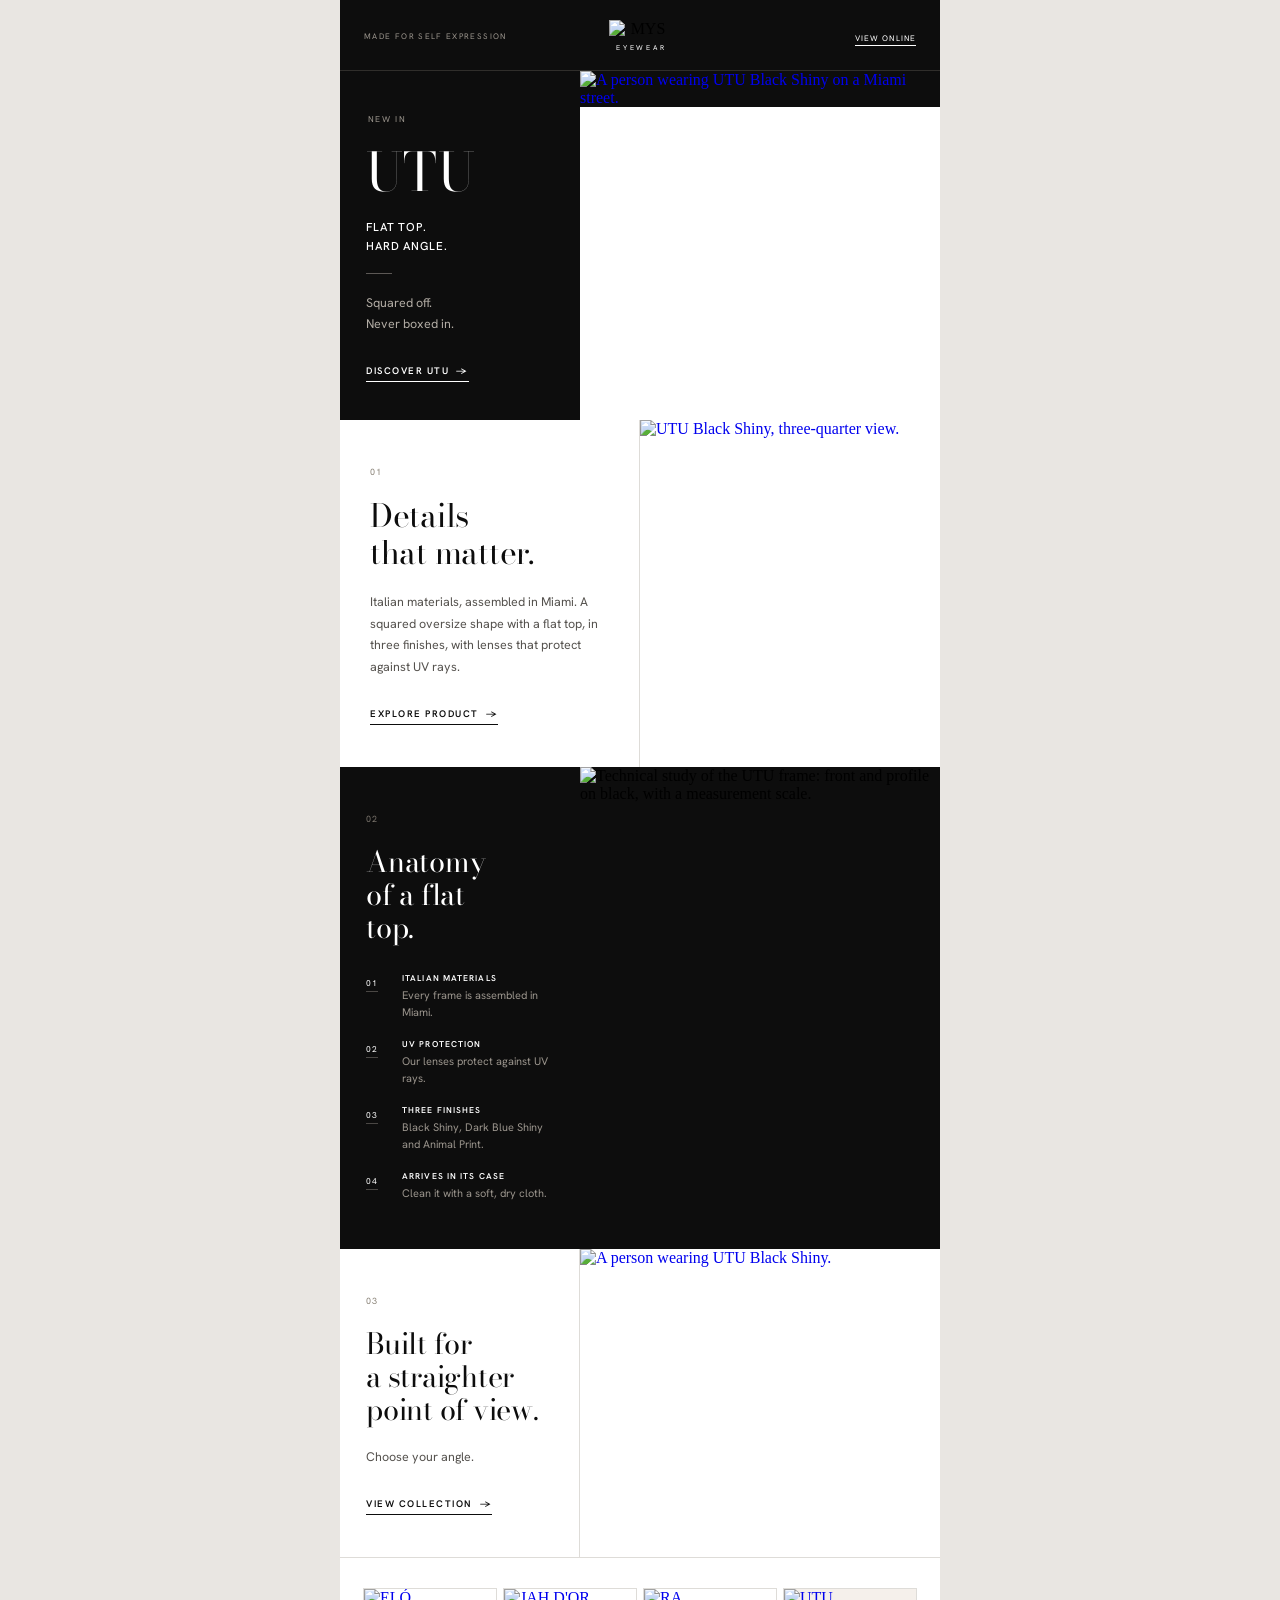
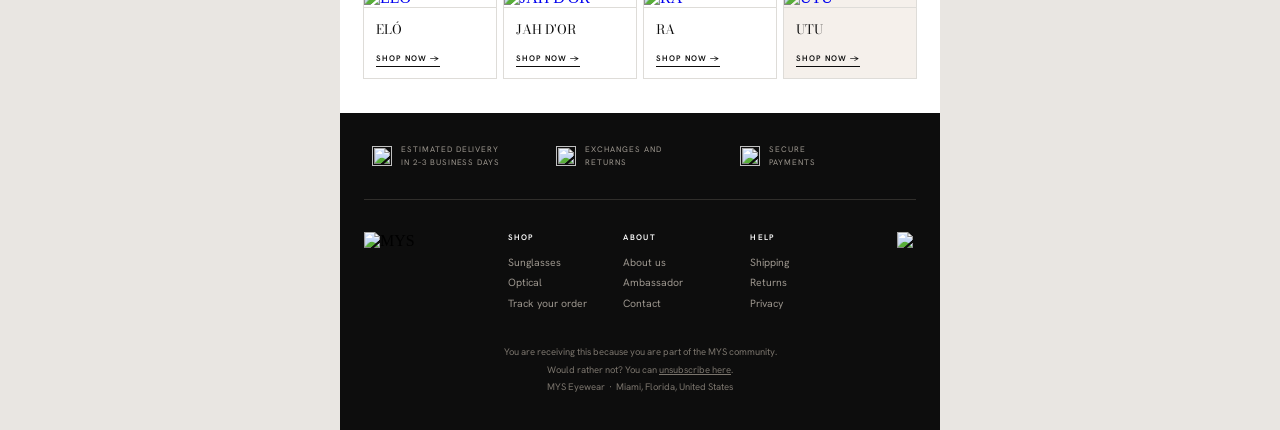
==== emails/4_UTU_launch.html @ 22f38edb "Add UTU and JAH D'OR launch emails Same table-based Klaviyo system as the ELÓ/story/RA emails: masth" ====
<!DOCTYPE html>
<html lang="en" xmlns:v="urn:schemas-microsoft-com:vml" xmlns:o="urn:schemas-microsoft-com:office:office">
<head>
<meta charset="utf-8">
<meta name="viewport" content="width=device-width,initial-scale=1">
<meta name="x-apple-disable-message-reformatting">
<meta name="color-scheme" content="light">
<meta name="supported-color-schemes" content="light">
<title>UTU — MYS</title>
<!--[if mso]><xml><o:OfficeDocumentSettings><o:PixelsPerInch>96</o:PixelsPerInch></o:OfficeDocumentSettings></xml><![endif]-->
<link rel="stylesheet" href="https://fonts.googleapis.com/css2?family=Bodoni+Moda:ital,opsz,wght@0,6..96,400;0,6..96,500;1,6..96,400&family=Hanken+Grotesk:wght@400;500;600&display=swap">
<style>
  /* Bodoni 72 and Didot ship with macOS/iOS: Apple Mail renders the brand face with no download. */
  body,table,td,a{-webkit-text-size-adjust:100%;-ms-text-size-adjust:100%}
  table,td{mso-table-lspace:0;mso-table-rspace:0}
  img{-ms-interpolation-mode:bicubic;border:0;outline:none;text-decoration:none;display:block}
  body{margin:0;padding:0;width:100%!important;background:#E9E6E2}
  @media only screen and (max-width:620px){
    .wrap{width:100%!important}
    .stack{display:block!important;width:100%!important;max-width:100%!important}
    .stack-img img{width:100%!important;max-width:100%!important;height:auto!important}
    .px{padding:34px 28px!important}
    .utu{font-size:56px!important}
    .h{font-size:30px!important}
    .card{width:50%!important}
    .fcol{display:block!important;width:100%!important;padding:0 0 24px!important}
  }
</style>
</head>
<body style="margin:0;padding:0;background:#E9E6E2;">
<div style="display:none;font-size:1px;color:#E9E6E2;line-height:1px;max-height:0;max-width:0;opacity:0;overflow:hidden;">Flat top, hard angle. UTU is online. &#8203;&#847; &#8203;&#847; &#8203;&#847; &#8203;&#847; &#8203;&#847; &#8203;&#847; &#8203;&#847; &#8203;&#847;</div>

<table role="presentation" width="100%" cellpadding="0" cellspacing="0" border="0" style="background:#E9E6E2;">
<tr><td align="center" style="padding:0;">
<table role="presentation" class="wrap" width="600" cellpadding="0" cellspacing="0" border="0" style="width:600px;max-width:600px;background:#FFFFFF;">

  <!-- ── masthead · black ─────────────────────────────────── -->
  <tr><td bgcolor="#0D0D0D" style="padding:20px 24px 18px;background:#0D0D0D;border-bottom:1px solid #302E2B;">
    <table role="presentation" width="100%" cellpadding="0" cellspacing="0" border="0"><tr>
      <td width="33%" align="left" valign="middle" style="font-family:'Hanken Grotesk','Helvetica Neue',Helvetica,Arial,sans-serif;font-size:8px;letter-spacing:.17em;color:#9A948C;text-transform:uppercase;">Made for self expression</td>
      <td width="34%" align="center" valign="middle">
        <img src="https://cdn.shopify.com/s/files/1/0605/9596/1994/files/logo_white.png" width="62" alt="MYS" style="width:62px;height:auto;margin:0 auto 5px;">
        <div style="font-family:'Hanken Grotesk','Helvetica Neue',Helvetica,Arial,sans-serif;font-size:7px;letter-spacing:.42em;text-indent:.42em;color:#FFFFFF;text-transform:uppercase;">Eyewear</div>
      </td>
      <td width="33%" align="right" valign="middle"><a href="https://myseyewear.com/collections/utu-1" style="font-family:'Hanken Grotesk','Helvetica Neue',Helvetica,Arial,sans-serif;font-size:8px;letter-spacing:.14em;color:#FFFFFF;text-transform:uppercase;text-decoration:none;border-bottom:1px solid #FFFFFF;padding-bottom:2px;">View online</a></td>
    </tr></table>
  </td></tr>

  <!-- ── hero · black panel + photograph ─────────────────── -->
  <tr><td style="padding:0;">
    <table role="presentation" width="100%" cellpadding="0" cellspacing="0" border="0"><tr>
      <td class="stack px" width="240" valign="middle" bgcolor="#0D0D0D" style="width:240px;background:#0D0D0D;padding:42px 26px;">
        <p style="margin:0 0 22px;font-family:'Hanken Grotesk','Helvetica Neue',Helvetica,Arial,sans-serif;font-size:8.5px;letter-spacing:.2em;text-indent:.2em;color:#9A948C;text-transform:uppercase;">New in</p>
        <p class="utu" style="margin:0 0 20px;font-family:'Bodoni 72','Bodoni Moda',Didot,'Bodoni MT',Georgia,serif;font-size:53px;line-height:.96;letter-spacing:.008em;color:#FFFFFF;">UTU</p>
        <p style="margin:0 0 18px;font-family:'Hanken Grotesk','Helvetica Neue',Helvetica,Arial,sans-serif;font-size:11.5px;font-weight:500;line-height:1.62;letter-spacing:.075em;color:#FFFFFF;text-transform:uppercase;">Flat top.<br>Hard angle.</p>
        <table role="presentation" cellpadding="0" cellspacing="0" border="0" style="margin:0 0 18px;"><tr><td width="26" height="1" style="width:26px;height:1px;line-height:1px;font-size:0;background:#5C5855;">&nbsp;</td></tr></table>
        <p style="margin:0 0 26px;font-family:'Hanken Grotesk','Helvetica Neue',Helvetica,Arial,sans-serif;font-size:12.5px;line-height:1.68;color:#B3ADA5;">Squared off.<br>Never boxed in.</p>
        <a href="https://myseyewear.com/collections/utu-1" style="font-family:'Hanken Grotesk','Helvetica Neue',Helvetica,Arial,sans-serif;font-size:9.5px;font-weight:600;letter-spacing:.16em;color:#FFFFFF;text-transform:uppercase;text-decoration:none;border-bottom:1px solid #FFFFFF;padding-bottom:4px;">Discover UTU &nbsp;&rarr;</a>
      </td>
      <td class="stack stack-img" width="360" valign="top" style="width:360px;padding:0;">
        <a href="https://myseyewear.com/collections/utu-1" style="text-decoration:none;"><img src="https://cdn.shopify.com/s/files/1/0605/9596/1994/files/u_hero.jpg" width="360" alt="A person wearing UTU Black Shiny on a Miami street." style="width:360px;max-width:360px;height:auto;display:block;background:#0D0D0D;"></a>
      </td>
    </tr></table>
  </td></tr>

  <!-- ── 01 · details · white ────────────────────────────── -->
  <tr><td style="padding:0;">
    <table role="presentation" width="100%" cellpadding="0" cellspacing="0" border="0"><tr>
      <td class="stack px" width="300" valign="middle" bgcolor="#FFFFFF" style="width:300px;background:#FFFFFF;padding:46px 30px;">
        <p style="margin:0 0 20px;font-family:'Hanken Grotesk','Helvetica Neue',Helvetica,Arial,sans-serif;font-size:9px;letter-spacing:.16em;color:#8A8378;">01</p>
        <p class="h" style="margin:0 0 20px;font-family:'Bodoni 72','Bodoni Moda',Didot,Georgia,serif;font-size:32px;line-height:1.14;letter-spacing:-.008em;color:#0D0D0D;">Details<br>that matter.</p>
        <p style="margin:0 0 26px;font-family:'Hanken Grotesk','Helvetica Neue',Helvetica,Arial,sans-serif;font-size:12.5px;line-height:1.72;color:#55524E;">Italian materials, assembled in Miami. A squared oversize shape with a flat top, in three finishes, with lenses that protect against UV rays.</p>
        <a href="https://myseyewear.com/collections/utu-1" style="font-family:'Hanken Grotesk','Helvetica Neue',Helvetica,Arial,sans-serif;font-size:9.5px;font-weight:600;letter-spacing:.16em;color:#0D0D0D;text-transform:uppercase;text-decoration:none;border-bottom:1px solid #0D0D0D;padding-bottom:4px;">Explore product &nbsp;&rarr;</a>
      </td>
      <td class="stack stack-img" width="300" valign="top" bgcolor="#FFFFFF" style="width:300px;padding:0;background:#FFFFFF;border-left:1px solid #DEDCD8;">
        <a href="https://myseyewear.com/collections/utu-1" style="text-decoration:none;"><img src="https://cdn.shopify.com/s/files/1/0605/9596/1994/files/u_detail.jpg" width="300" alt="UTU Black Shiny, three-quarter view." style="width:300px;max-width:300px;height:auto;display:block;background:#FFFFFF;"></a>
      </td>
    </tr></table>
  </td></tr>

  <!-- ── 02 · anatomy · full black band ──────────────────── -->
  <tr><td style="padding:0;">
    <table role="presentation" width="100%" cellpadding="0" cellspacing="0" border="0"><tr>
      <td class="stack px" width="240" valign="top" bgcolor="#0D0D0D" style="width:240px;background:#0D0D0D;padding:46px 26px;">
        <p style="margin:0 0 20px;font-family:'Hanken Grotesk','Helvetica Neue',Helvetica,Arial,sans-serif;font-size:9px;letter-spacing:.16em;color:#7A746C;">02</p>
        <p class="h" style="margin:0 0 28px;font-family:'Bodoni 72','Bodoni Moda',Didot,Georgia,serif;font-size:29px;line-height:1.14;letter-spacing:-.008em;color:#FFFFFF;">Anatomy<br>of a flat<br>top.</p>
        <table role="presentation" width="100%" cellpadding="0" cellspacing="0" border="0">
          <tr>
            <td width="26" valign="top" style="padding:0 0 17px;"><span style="font-family:'Hanken Grotesk','Helvetica Neue',Helvetica,Arial,sans-serif;font-size:8.5px;letter-spacing:.1em;color:#FFFFFF;border-bottom:1px solid #4A4744;padding-bottom:2px;">01</span></td>
            <td valign="top" style="padding:0 0 17px 10px;">
              <p style="margin:0 0 3px;font-family:'Hanken Grotesk','Helvetica Neue',Helvetica,Arial,sans-serif;font-size:8.5px;font-weight:600;letter-spacing:.13em;color:#FFFFFF;text-transform:uppercase;">Italian materials</p>
              <p style="margin:0;font-family:'Hanken Grotesk','Helvetica Neue',Helvetica,Arial,sans-serif;font-size:11px;line-height:1.55;color:#9A948C;">Every frame is assembled in Miami.</p>
            </td>
          </tr>
          <tr>
            <td width="26" valign="top" style="padding:0 0 17px;"><span style="font-family:'Hanken Grotesk','Helvetica Neue',Helvetica,Arial,sans-serif;font-size:8.5px;letter-spacing:.1em;color:#FFFFFF;border-bottom:1px solid #4A4744;padding-bottom:2px;">02</span></td>
            <td valign="top" style="padding:0 0 17px 10px;">
              <p style="margin:0 0 3px;font-family:'Hanken Grotesk','Helvetica Neue',Helvetica,Arial,sans-serif;font-size:8.5px;font-weight:600;letter-spacing:.13em;color:#FFFFFF;text-transform:uppercase;">UV protection</p>
              <p style="margin:0;font-family:'Hanken Grotesk','Helvetica Neue',Helvetica,Arial,sans-serif;font-size:11px;line-height:1.55;color:#9A948C;">Our lenses protect against UV rays.</p>
            </td>
          </tr>
          <tr>
            <td width="26" valign="top" style="padding:0 0 17px;"><span style="font-family:'Hanken Grotesk','Helvetica Neue',Helvetica,Arial,sans-serif;font-size:8.5px;letter-spacing:.1em;color:#FFFFFF;border-bottom:1px solid #4A4744;padding-bottom:2px;">03</span></td>
            <td valign="top" style="padding:0 0 17px 10px;">
              <p style="margin:0 0 3px;font-family:'Hanken Grotesk','Helvetica Neue',Helvetica,Arial,sans-serif;font-size:8.5px;font-weight:600;letter-spacing:.13em;color:#FFFFFF;text-transform:uppercase;">Three finishes</p>
              <p style="margin:0;font-family:'Hanken Grotesk','Helvetica Neue',Helvetica,Arial,sans-serif;font-size:11px;line-height:1.55;color:#9A948C;">Black Shiny, Dark Blue Shiny and Animal Print.</p>
            </td>
          </tr>
          <tr>
            <td width="26" valign="top"><span style="font-family:'Hanken Grotesk','Helvetica Neue',Helvetica,Arial,sans-serif;font-size:8.5px;letter-spacing:.1em;color:#FFFFFF;border-bottom:1px solid #4A4744;padding-bottom:2px;">04</span></td>
            <td valign="top" style="padding:0 0 0 10px;">
              <p style="margin:0 0 3px;font-family:'Hanken Grotesk','Helvetica Neue',Helvetica,Arial,sans-serif;font-size:8.5px;font-weight:600;letter-spacing:.13em;color:#FFFFFF;text-transform:uppercase;">Arrives in its case</p>
              <p style="margin:0;font-family:'Hanken Grotesk','Helvetica Neue',Helvetica,Arial,sans-serif;font-size:11px;line-height:1.55;color:#9A948C;">Clean it with a soft, dry cloth.</p>
            </td>
          </tr>
        </table>
      </td>
      <td class="stack stack-img" width="360" valign="top" bgcolor="#0D0D0D" style="width:360px;padding:0;background:#0D0D0D;">
        <img src="https://cdn.shopify.com/s/files/1/0605/9596/1994/files/u_tech.jpg" width="360" alt="Technical study of the UTU frame: front and profile on black, with a measurement scale." style="width:360px;max-width:360px;height:auto;display:block;background:#0D0D0D;">
      </td>
    </tr></table>
  </td></tr>

  <!-- ── 03 · perspective · white ────────────────────────── -->
  <tr><td style="padding:0;">
    <table role="presentation" width="100%" cellpadding="0" cellspacing="0" border="0"><tr>
      <td class="stack px" width="240" valign="middle" bgcolor="#FFFFFF" style="width:240px;background:#FFFFFF;padding:46px 26px;">
        <p style="margin:0 0 20px;font-family:'Hanken Grotesk','Helvetica Neue',Helvetica,Arial,sans-serif;font-size:9px;letter-spacing:.16em;color:#8A8378;">03</p>
        <p class="h" style="margin:0 0 20px;font-family:'Bodoni 72','Bodoni Moda',Didot,Georgia,serif;font-size:29px;line-height:1.14;letter-spacing:-.008em;color:#0D0D0D;">Built for<br>a straighter<br>point of view.</p>
        <p style="margin:0 0 26px;font-family:'Hanken Grotesk','Helvetica Neue',Helvetica,Arial,sans-serif;font-size:12.5px;line-height:1.72;color:#55524E;">Choose your angle.</p>
        <a href="https://myseyewear.com/pages/sunglasses-collection" style="font-family:'Hanken Grotesk','Helvetica Neue',Helvetica,Arial,sans-serif;font-size:9.5px;font-weight:600;letter-spacing:.16em;color:#0D0D0D;text-transform:uppercase;text-decoration:none;border-bottom:1px solid #0D0D0D;padding-bottom:4px;">View collection &nbsp;&rarr;</a>
      </td>
      <td class="stack stack-img" width="360" valign="top" bgcolor="#FFFFFF" style="width:360px;padding:0;background:#FFFFFF;border-left:1px solid #DEDCD8;">
        <a href="https://myseyewear.com/pages/sunglasses-collection" style="text-decoration:none;"><img src="https://cdn.shopify.com/s/files/1/0605/9596/1994/files/u_person.jpg" width="360" alt="A person wearing UTU Black Shiny." style="width:360px;max-width:360px;height:auto;display:block;background:#FFFFFF;"></a>
      </td>
    </tr></table>
  </td></tr>

  <!-- ── the four models · white ─────────────────────────── -->
  <tr><td bgcolor="#FFFFFF" style="padding:30px 20px 34px;background:#FFFFFF;border-top:1px solid #DEDCD8;">
    <table role="presentation" width="100%" cellpadding="0" cellspacing="0" border="0"><tr>
      <td class="card" width="25%" valign="top" style="padding:0 3px;">
        <table role="presentation" width="100%" cellpadding="0" cellspacing="0" border="0" style="border:1px solid #DEDCD8;"><tr><td style="padding:0;">
          <a href="https://myseyewear.com/collections/elo-1" style="text-decoration:none;"><img src="https://cdn.shopify.com/s/files/1/0605/9596/1994/files/g_elo.jpg" width="132" alt="ELÓ" style="width:100%;max-width:132px;height:auto;display:block;"></a>
          <div style="padding:11px 12px 13px;border-top:1px solid #DEDCD8;">
            <p style="margin:0 0 8px;font-family:'Bodoni 72','Bodoni Moda',Didot,Georgia,serif;font-size:13px;color:#0D0D0D;">ELÓ</p>
            <a href="https://myseyewear.com/collections/elo-1" style="font-family:'Hanken Grotesk','Helvetica Neue',Helvetica,Arial,sans-serif;font-size:8px;font-weight:600;letter-spacing:.14em;color:#0D0D0D;text-transform:uppercase;text-decoration:none;border-bottom:1px solid #0D0D0D;padding-bottom:3px;">Shop now &rarr;</a>
          </div>
        </td></tr></table>
      </td>
      <td class="card" width="25%" valign="top" style="padding:0 3px;">
        <table role="presentation" width="100%" cellpadding="0" cellspacing="0" border="0" style="border:1px solid #DEDCD8;"><tr><td style="padding:0;">
          <a href="https://myseyewear.com/collections/jah-dor" style="text-decoration:none;"><img src="https://cdn.shopify.com/s/files/1/0605/9596/1994/files/g_jahdor.jpg" width="132" alt="JAH D'OR" style="width:100%;max-width:132px;height:auto;display:block;"></a>
          <div style="padding:11px 12px 13px;border-top:1px solid #DEDCD8;">
            <p style="margin:0 0 8px;font-family:'Bodoni 72','Bodoni Moda',Didot,Georgia,serif;font-size:13px;color:#0D0D0D;">JAH D'OR</p>
            <a href="https://myseyewear.com/collections/jah-dor" style="font-family:'Hanken Grotesk','Helvetica Neue',Helvetica,Arial,sans-serif;font-size:8px;font-weight:600;letter-spacing:.14em;color:#0D0D0D;text-transform:uppercase;text-decoration:none;border-bottom:1px solid #0D0D0D;padding-bottom:3px;">Shop now &rarr;</a>
          </div>
        </td></tr></table>
      </td>
      <td class="card" width="25%" valign="top" style="padding:0 3px;">
        <table role="presentation" width="100%" cellpadding="0" cellspacing="0" border="0" style="border:1px solid #DEDCD8;"><tr><td style="padding:0;">
          <a href="https://myseyewear.com/collections/ra-1" style="text-decoration:none;"><img src="https://cdn.shopify.com/s/files/1/0605/9596/1994/files/g_ra.jpg" width="132" alt="RA" style="width:100%;max-width:132px;height:auto;display:block;"></a>
          <div style="padding:11px 12px 13px;border-top:1px solid #DEDCD8;">
            <p style="margin:0 0 8px;font-family:'Bodoni 72','Bodoni Moda',Didot,Georgia,serif;font-size:13px;color:#0D0D0D;">RA</p>
            <a href="https://myseyewear.com/collections/ra-1" style="font-family:'Hanken Grotesk','Helvetica Neue',Helvetica,Arial,sans-serif;font-size:8px;font-weight:600;letter-spacing:.14em;color:#0D0D0D;text-transform:uppercase;text-decoration:none;border-bottom:1px solid #0D0D0D;padding-bottom:3px;">Shop now &rarr;</a>
          </div>
        </td></tr></table>
      </td>
      <td class="card" width="25%" valign="top" style="padding:0 3px;">
        <table role="presentation" width="100%" cellpadding="0" cellspacing="0" border="0" style="border:1px solid #DEDCD8;background:#F5F0EB;"><tr><td style="padding:0;">
          <a href="https://myseyewear.com/collections/utu-1" style="text-decoration:none;"><img src="https://cdn.shopify.com/s/files/1/0605/9596/1994/files/g_utu.jpg" width="132" alt="UTU" style="width:100%;max-width:132px;height:auto;display:block;"></a>
          <div style="padding:11px 12px 13px;border-top:1px solid #DEDCD8;">
            <p style="margin:0 0 8px;font-family:'Bodoni 72','Bodoni Moda',Didot,Georgia,serif;font-size:13px;color:#0D0D0D;">UTU</p>
            <a href="https://myseyewear.com/collections/utu-1" style="font-family:'Hanken Grotesk','Helvetica Neue',Helvetica,Arial,sans-serif;font-size:8px;font-weight:600;letter-spacing:.14em;color:#0D0D0D;text-transform:uppercase;text-decoration:none;border-bottom:1px solid #0D0D0D;padding-bottom:3px;">Shop now &rarr;</a>
          </div>
        </td></tr></table>
      </td>
    </tr></table>
  </td></tr>

  <!-- ── service · black ─────────────────────────────────── -->
  <tr><td bgcolor="#0D0D0D" style="padding:24px;background:#0D0D0D;">
    <table role="presentation" width="100%" cellpadding="0" cellspacing="0" border="0"><tr>
      <td width="33.33%" valign="middle" style="padding:6px 8px;">
        <table role="presentation" cellpadding="0" cellspacing="0" border="0"><tr>
          <td valign="middle" style="padding-right:9px;"><img src="https://cdn.shopify.com/s/files/1/0605/9596/1994/files/i_ship_l.png" width="20" alt="" style="width:20px;height:20px;"></td>
          <td valign="middle" style="font-family:'Hanken Grotesk','Helvetica Neue',Helvetica,Arial,sans-serif;font-size:8px;line-height:1.6;letter-spacing:.12em;color:#9A948C;text-transform:uppercase;">Estimated delivery<br>in 2&ndash;3 business days</td>
        </tr></table>
      </td>
      <td width="33.33%" valign="middle" style="padding:6px 8px;">
        <table role="presentation" cellpadding="0" cellspacing="0" border="0"><tr>
          <td valign="middle" style="padding-right:9px;"><img src="https://cdn.shopify.com/s/files/1/0605/9596/1994/files/i_return_l.png" width="20" alt="" style="width:20px;height:20px;"></td>
          <td valign="middle" style="font-family:'Hanken Grotesk','Helvetica Neue',Helvetica,Arial,sans-serif;font-size:8px;line-height:1.6;letter-spacing:.12em;color:#9A948C;text-transform:uppercase;"><a href="https://myseyewear.com/policies/refund-policy" style="color:#9A948C;text-decoration:none;">Exchanges and<br>returns</a></td>
        </tr></table>
      </td>
      <td width="33.33%" valign="middle" style="padding:6px 8px;">
        <table role="presentation" cellpadding="0" cellspacing="0" border="0"><tr>
          <td valign="middle" style="padding-right:9px;"><img src="https://cdn.shopify.com/s/files/1/0605/9596/1994/files/i_lock_l.png" width="20" alt="" style="width:20px;height:20px;"></td>
          <td valign="middle" style="font-family:'Hanken Grotesk','Helvetica Neue',Helvetica,Arial,sans-serif;font-size:8px;line-height:1.6;letter-spacing:.12em;color:#9A948C;text-transform:uppercase;">Secure<br>payments</td>
        </tr></table>
      </td>
    </tr></table>
  </td></tr>

  <!-- ── footer · black ──────────────────────────────────── -->
  <tr><td bgcolor="#0D0D0D" style="padding:0 24px;background:#0D0D0D;"><table role="presentation" width="100%" cellpadding="0" cellspacing="0" border="0"><tr><td height="1" style="height:1px;line-height:1px;font-size:0;background:#302E2B;">&nbsp;</td></tr></table></td></tr>
  <tr><td bgcolor="#0D0D0D" style="padding:32px 24px 24px;background:#0D0D0D;">
    <table role="presentation" width="100%" cellpadding="0" cellspacing="0" border="0"><tr>
      <td class="fcol" width="26%" valign="top" style="padding-right:14px;">
        <img src="https://cdn.shopify.com/s/files/1/0605/9596/1994/files/logo_white.png" width="52" alt="MYS" style="width:52px;height:auto;">
      </td>
      <td class="fcol" width="21%" valign="top" style="padding-right:12px;">
        <p style="margin:0 0 10px;font-family:'Hanken Grotesk','Helvetica Neue',Helvetica,Arial,sans-serif;font-size:8px;font-weight:600;letter-spacing:.16em;color:#FFFFFF;text-transform:uppercase;">Shop</p>
        <p style="margin:0;font-family:'Hanken Grotesk','Helvetica Neue',Helvetica,Arial,sans-serif;font-size:10.5px;line-height:1.95;color:#9A948C;">
          <a href="https://myseyewear.com/pages/sunglasses-collection" style="color:#9A948C;text-decoration:none;">Sunglasses</a><br>
          <a href="https://myseyewear.com/pages/optical-collection" style="color:#9A948C;text-decoration:none;">Optical</a><br>
          <a href="https://myseyewear.com/pages/track-your-order" style="color:#9A948C;text-decoration:none;">Track your order</a>
        </p>
      </td>
      <td class="fcol" width="23%" valign="top" style="padding-right:12px;">
        <p style="margin:0 0 10px;font-family:'Hanken Grotesk','Helvetica Neue',Helvetica,Arial,sans-serif;font-size:8px;font-weight:600;letter-spacing:.16em;color:#FFFFFF;text-transform:uppercase;">About</p>
        <p style="margin:0;font-family:'Hanken Grotesk','Helvetica Neue',Helvetica,Arial,sans-serif;font-size:10.5px;line-height:1.95;color:#9A948C;">
          <a href="https://myseyewear.com/pages/about-mys" style="color:#9A948C;text-decoration:none;">About us</a><br>
          <a href="https://myseyewear.com/pages/mys-ambassador-program" style="color:#9A948C;text-decoration:none;">Ambassador</a><br>
          <a href="https://myseyewear.com/pages/contact" style="color:#9A948C;text-decoration:none;">Contact</a>
        </p>
      </td>
      <td class="fcol" width="18%" valign="top" style="padding-right:12px;">
        <p style="margin:0 0 10px;font-family:'Hanken Grotesk','Helvetica Neue',Helvetica,Arial,sans-serif;font-size:8px;font-weight:600;letter-spacing:.16em;color:#FFFFFF;text-transform:uppercase;">Help</p>
        <p style="margin:0;font-family:'Hanken Grotesk','Helvetica Neue',Helvetica,Arial,sans-serif;font-size:10.5px;line-height:1.95;color:#9A948C;">
          <a href="https://myseyewear.com/policies/shipping-policy" style="color:#9A948C;text-decoration:none;">Shipping</a><br>
          <a href="https://myseyewear.com/policies/refund-policy" style="color:#9A948C;text-decoration:none;">Returns</a><br>
          <a href="https://myseyewear.com/policies/privacy-policy" style="color:#9A948C;text-decoration:none;">Privacy</a>
        </p>
      </td>
      <td class="fcol" width="12%" align="right" valign="top">
        <a href="https://www.instagram.com/myseyewear/" style="text-decoration:none;"><img src="https://cdn.shopify.com/s/files/1/0605/9596/1994/files/i_ig_l.png" width="19" alt="Instagram" style="width:19px;height:19px;"></a>
      </td>
    </tr></table>
  </td></tr>
  <tr><td align="center" bgcolor="#0D0D0D" style="padding:6px 34px 34px;background:#0D0D0D;">
    <p style="margin:0;font-family:'Hanken Grotesk','Helvetica Neue',Helvetica,Arial,sans-serif;font-size:9.5px;line-height:1.85;color:#7A746C;">
      You are receiving this because you are part of the MYS community.<br>
      Would rather not? You can <a href="{% unsubscribe %}" style="color:#7A746C;text-decoration:underline;">unsubscribe here</a>.<br>
      MYS Eyewear &nbsp;·&nbsp; Miami, Florida, United States
    </p>
  </td></tr>

</table>
</td></tr>
</table>
</body>
</html>
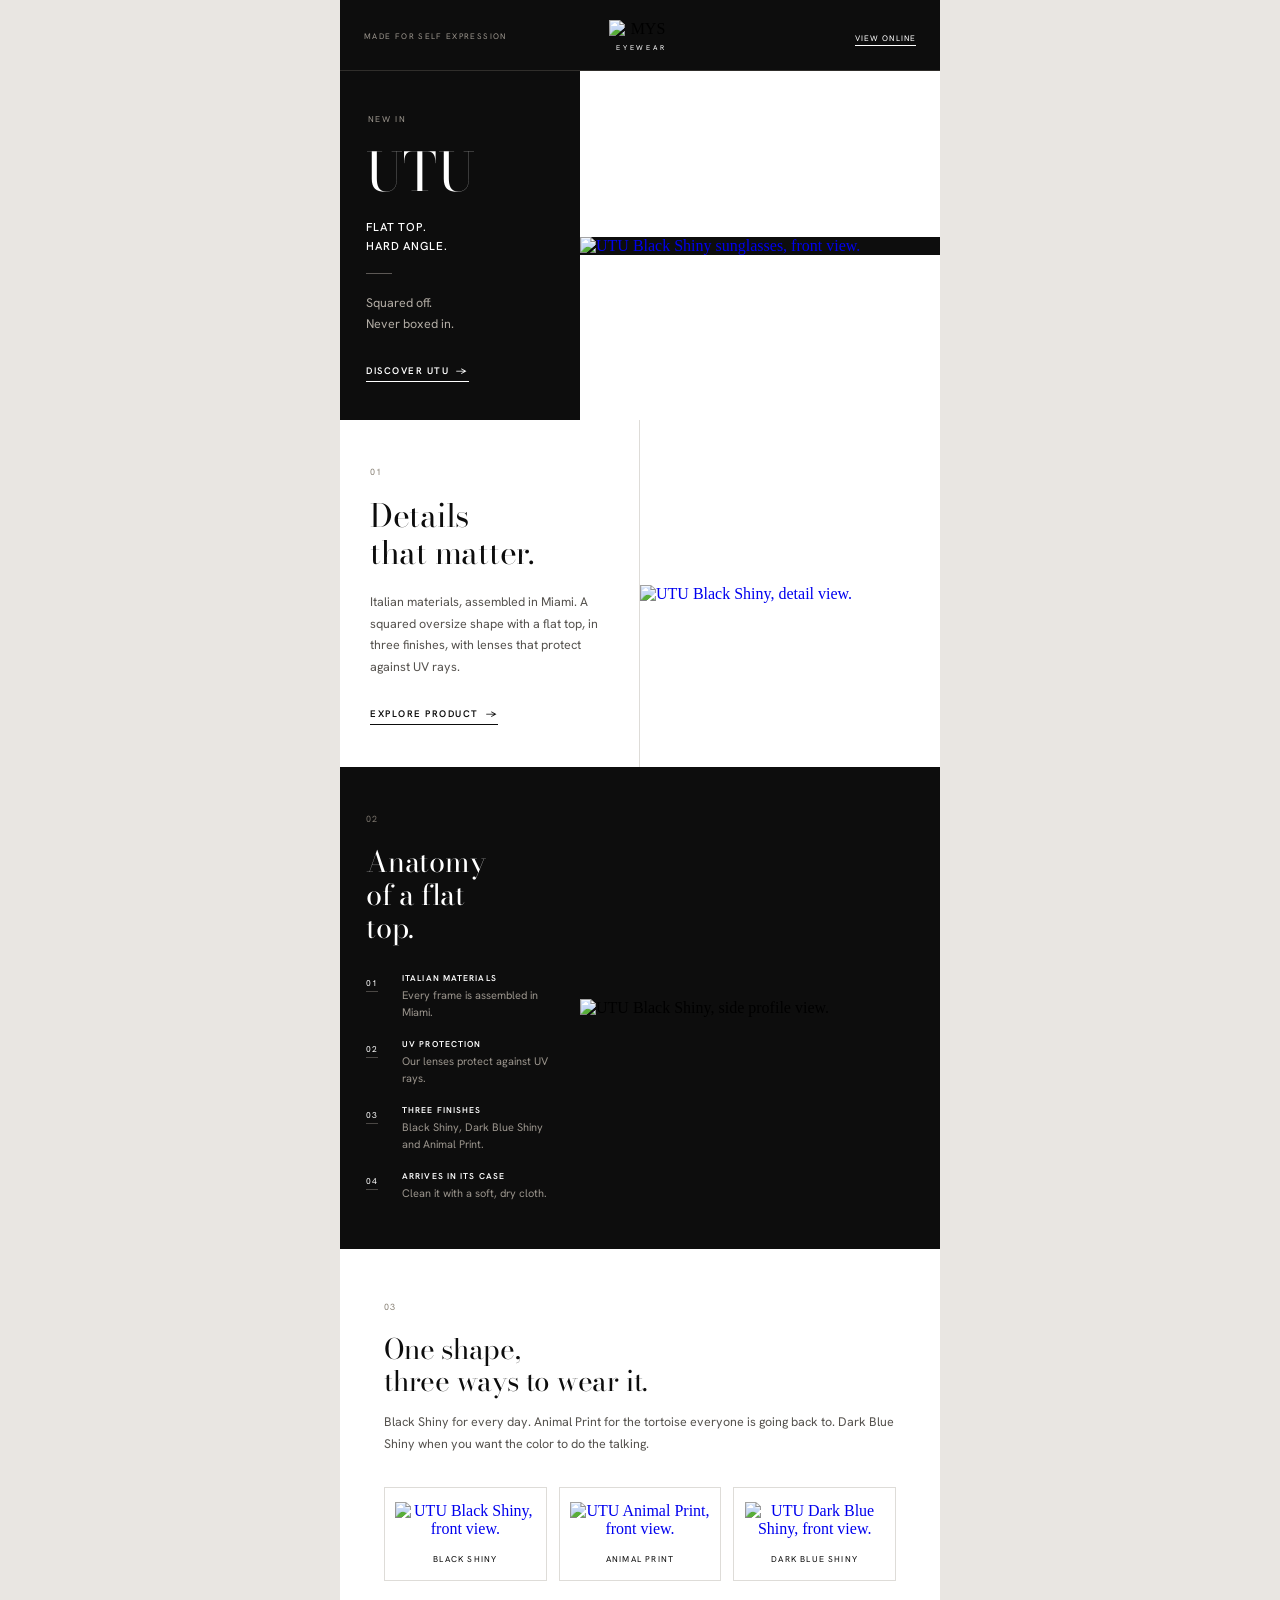
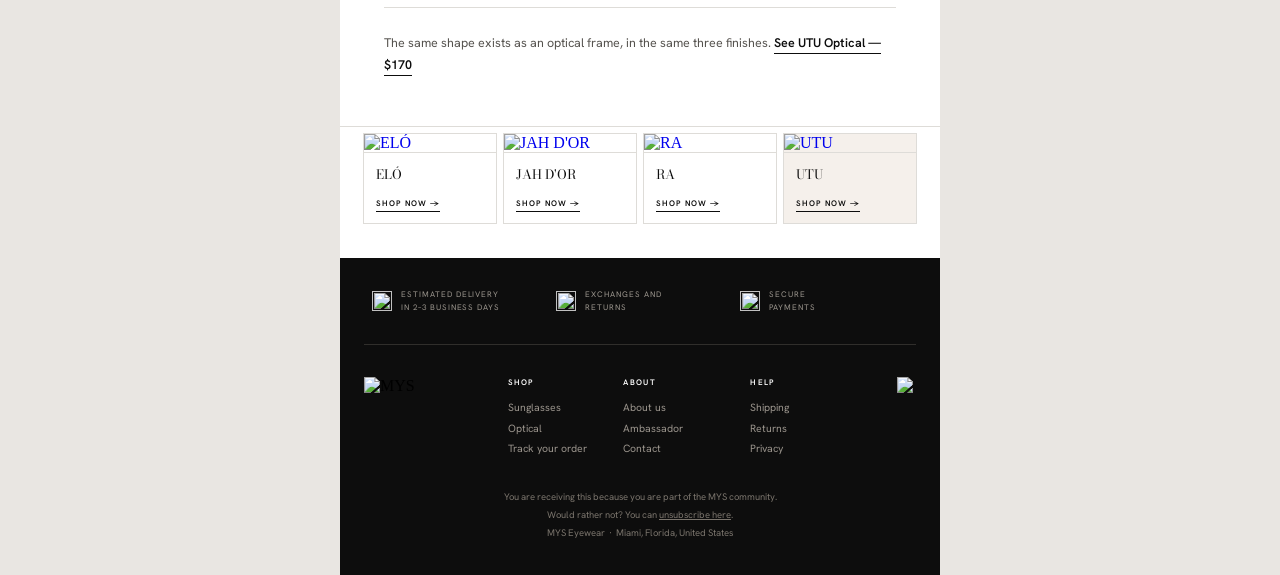
==== commit bdb8b925: "Wire UTU and JAH D'OR emails to real Shopify product data Connected to the store via the Shopify MCP" ====
--- a/emails/4_UTU_launch.html
+++ b/emails/4_UTU_launch.html
@@ -46,7 +46,7 @@
     </tr></table>
   </td></tr>
 
-  <!-- ── hero · black panel + photograph ─────────────────── -->
+  <!-- ── hero · black panel + product photograph ─────────── -->
   <tr><td style="padding:0;">
     <table role="presentation" width="100%" cellpadding="0" cellspacing="0" border="0"><tr>
       <td class="stack px" width="240" valign="middle" bgcolor="#0D0D0D" style="width:240px;background:#0D0D0D;padding:42px 26px;">
@@ -57,8 +57,8 @@
         <p style="margin:0 0 26px;font-family:'Hanken Grotesk','Helvetica Neue',Helvetica,Arial,sans-serif;font-size:12.5px;line-height:1.68;color:#B3ADA5;">Squared off.<br>Never boxed in.</p>
         <a href="https://myseyewear.com/collections/utu-1" style="font-family:'Hanken Grotesk','Helvetica Neue',Helvetica,Arial,sans-serif;font-size:9.5px;font-weight:600;letter-spacing:.16em;color:#FFFFFF;text-transform:uppercase;text-decoration:none;border-bottom:1px solid #FFFFFF;padding-bottom:4px;">Discover UTU &nbsp;&rarr;</a>
       </td>
-      <td class="stack stack-img" width="360" valign="top" style="width:360px;padding:0;">
-        <a href="https://myseyewear.com/collections/utu-1" style="text-decoration:none;"><img src="https://cdn.shopify.com/s/files/1/0605/9596/1994/files/u_hero.jpg" width="360" alt="A person wearing UTU Black Shiny on a Miami street." style="width:360px;max-width:360px;height:auto;display:block;background:#0D0D0D;"></a>
+      <td class="stack stack-img" width="360" valign="middle" style="width:360px;padding:0;">
+        <a href="https://myseyewear.com/products/utu-black-shiny" style="text-decoration:none;"><img src="https://cdn.shopify.com/s/files/1/0605/9596/1994/files/06_6062f28e-5253-4502-9da1-3921ee23774b.png?v=1708085647" width="360" alt="UTU Black Shiny sunglasses, front view." style="width:360px;max-width:360px;height:auto;display:block;background:#0D0D0D;"></a>
       </td>
     </tr></table>
   </td></tr>
@@ -70,10 +70,10 @@
         <p style="margin:0 0 20px;font-family:'Hanken Grotesk','Helvetica Neue',Helvetica,Arial,sans-serif;font-size:9px;letter-spacing:.16em;color:#8A8378;">01</p>
         <p class="h" style="margin:0 0 20px;font-family:'Bodoni 72','Bodoni Moda',Didot,Georgia,serif;font-size:32px;line-height:1.14;letter-spacing:-.008em;color:#0D0D0D;">Details<br>that matter.</p>
         <p style="margin:0 0 26px;font-family:'Hanken Grotesk','Helvetica Neue',Helvetica,Arial,sans-serif;font-size:12.5px;line-height:1.72;color:#55524E;">Italian materials, assembled in Miami. A squared oversize shape with a flat top, in three finishes, with lenses that protect against UV rays.</p>
-        <a href="https://myseyewear.com/collections/utu-1" style="font-family:'Hanken Grotesk','Helvetica Neue',Helvetica,Arial,sans-serif;font-size:9.5px;font-weight:600;letter-spacing:.16em;color:#0D0D0D;text-transform:uppercase;text-decoration:none;border-bottom:1px solid #0D0D0D;padding-bottom:4px;">Explore product &nbsp;&rarr;</a>
-      </td>
-      <td class="stack stack-img" width="300" valign="top" bgcolor="#FFFFFF" style="width:300px;padding:0;background:#FFFFFF;border-left:1px solid #DEDCD8;">
-        <a href="https://myseyewear.com/collections/utu-1" style="text-decoration:none;"><img src="https://cdn.shopify.com/s/files/1/0605/9596/1994/files/u_detail.jpg" width="300" alt="UTU Black Shiny, three-quarter view." style="width:300px;max-width:300px;height:auto;display:block;background:#FFFFFF;"></a>
+        <a href="https://myseyewear.com/products/utu-black-shiny" style="font-family:'Hanken Grotesk','Helvetica Neue',Helvetica,Arial,sans-serif;font-size:9.5px;font-weight:600;letter-spacing:.16em;color:#0D0D0D;text-transform:uppercase;text-decoration:none;border-bottom:1px solid #0D0D0D;padding-bottom:4px;">Explore product &nbsp;&rarr;</a>
+      </td>
+      <td class="stack stack-img" width="300" valign="middle" bgcolor="#FFFFFF" style="width:300px;padding:0;background:#FFFFFF;border-left:1px solid #DEDCD8;">
+        <a href="https://myseyewear.com/products/utu-black-shiny" style="text-decoration:none;"><img src="https://cdn.shopify.com/s/files/1/0605/9596/1994/files/04_0226a5d4-d8b3-4473-88b7-c51f8e0a10d1.png?v=1708085647" width="300" alt="UTU Black Shiny, detail view." style="width:300px;max-width:300px;height:auto;display:block;background:#FFFFFF;"></a>
       </td>
     </tr></table>
   </td></tr>
@@ -115,29 +115,48 @@
           </tr>
         </table>
       </td>
-      <td class="stack stack-img" width="360" valign="top" bgcolor="#0D0D0D" style="width:360px;padding:0;background:#0D0D0D;">
-        <img src="https://cdn.shopify.com/s/files/1/0605/9596/1994/files/u_tech.jpg" width="360" alt="Technical study of the UTU frame: front and profile on black, with a measurement scale." style="width:360px;max-width:360px;height:auto;display:block;background:#0D0D0D;">
-      </td>
-    </tr></table>
-  </td></tr>
-
-  <!-- ── 03 · perspective · white ────────────────────────── -->
-  <tr><td style="padding:0;">
-    <table role="presentation" width="100%" cellpadding="0" cellspacing="0" border="0"><tr>
-      <td class="stack px" width="240" valign="middle" bgcolor="#FFFFFF" style="width:240px;background:#FFFFFF;padding:46px 26px;">
-        <p style="margin:0 0 20px;font-family:'Hanken Grotesk','Helvetica Neue',Helvetica,Arial,sans-serif;font-size:9px;letter-spacing:.16em;color:#8A8378;">03</p>
-        <p class="h" style="margin:0 0 20px;font-family:'Bodoni 72','Bodoni Moda',Didot,Georgia,serif;font-size:29px;line-height:1.14;letter-spacing:-.008em;color:#0D0D0D;">Built for<br>a straighter<br>point of view.</p>
-        <p style="margin:0 0 26px;font-family:'Hanken Grotesk','Helvetica Neue',Helvetica,Arial,sans-serif;font-size:12.5px;line-height:1.72;color:#55524E;">Choose your angle.</p>
-        <a href="https://myseyewear.com/pages/sunglasses-collection" style="font-family:'Hanken Grotesk','Helvetica Neue',Helvetica,Arial,sans-serif;font-size:9.5px;font-weight:600;letter-spacing:.16em;color:#0D0D0D;text-transform:uppercase;text-decoration:none;border-bottom:1px solid #0D0D0D;padding-bottom:4px;">View collection &nbsp;&rarr;</a>
-      </td>
-      <td class="stack stack-img" width="360" valign="top" bgcolor="#FFFFFF" style="width:360px;padding:0;background:#FFFFFF;border-left:1px solid #DEDCD8;">
-        <a href="https://myseyewear.com/pages/sunglasses-collection" style="text-decoration:none;"><img src="https://cdn.shopify.com/s/files/1/0605/9596/1994/files/u_person.jpg" width="360" alt="A person wearing UTU Black Shiny." style="width:360px;max-width:360px;height:auto;display:block;background:#FFFFFF;"></a>
-      </td>
-    </tr></table>
+      <td class="stack stack-img" width="360" valign="middle" bgcolor="#0D0D0D" style="width:360px;padding:0;background:#0D0D0D;">
+        <img src="https://cdn.shopify.com/s/files/1/0605/9596/1994/files/07_e961f552-ec0a-4133-a4c2-7555d72f1fee.png?v=1708085647" width="360" alt="UTU Black Shiny, side profile view." style="width:360px;max-width:360px;height:auto;display:block;background:#0D0D0D;">
+      </td>
+    </tr></table>
+  </td></tr>
+
+  <!-- ── 03 · one shape, three ways · white ───────────────── -->
+  <tr><td class="px" bgcolor="#FFFFFF" style="padding:52px 44px 26px;background:#FFFFFF;">
+    <p style="margin:0 0 20px;font-family:'Hanken Grotesk','Helvetica Neue',Helvetica,Arial,sans-serif;font-size:9px;letter-spacing:.16em;color:#8A8378;">03</p>
+    <p class="h" style="margin:0 0 14px;font-family:'Bodoni 72','Bodoni Moda',Didot,Georgia,serif;font-size:28px;line-height:1.16;letter-spacing:-.008em;color:#0D0D0D;">One shape,<br>three ways to wear it.</p>
+    <p style="margin:0;font-family:'Hanken Grotesk','Helvetica Neue',Helvetica,Arial,sans-serif;font-size:12.5px;line-height:1.76;color:#55524E;">Black Shiny for every day. Animal Print for the tortoise everyone is going back to. Dark Blue Shiny when you want the color to do the talking.</p>
+  </td></tr>
+  <tr><td bgcolor="#FFFFFF" style="padding:6px 38px 0;background:#FFFFFF;">
+    <table role="presentation" width="100%" cellpadding="0" cellspacing="0" border="0"><tr>
+      <td width="33.33%" valign="top" style="padding:0 6px;">
+        <table role="presentation" width="100%" cellpadding="0" cellspacing="0" border="0" style="border:1px solid #DEDCD8;"><tr><td align="center" style="padding:14px 10px;">
+          <a href="https://myseyewear.com/products/utu-black-shiny" style="text-decoration:none;"><img src="https://cdn.shopify.com/s/files/1/0605/9596/1994/files/06_6062f28e-5253-4502-9da1-3921ee23774b.png?v=1708085647" width="140" alt="UTU Black Shiny, front view." style="width:100%;max-width:140px;height:auto;display:block;margin:0 auto 10px;background:#FFFFFF;"></a>
+          <a href="https://myseyewear.com/products/utu-black-shiny" style="font-family:'Hanken Grotesk','Helvetica Neue',Helvetica,Arial,sans-serif;font-size:8.5px;letter-spacing:.14em;color:#0D0D0D;text-transform:uppercase;text-decoration:none;">Black Shiny</a>
+        </td></tr></table>
+      </td>
+      <td width="33.33%" valign="top" style="padding:0 6px;">
+        <table role="presentation" width="100%" cellpadding="0" cellspacing="0" border="0" style="border:1px solid #DEDCD8;"><tr><td align="center" style="padding:14px 10px;">
+          <a href="https://myseyewear.com/products/utu-animal-print" style="text-decoration:none;"><img src="https://cdn.shopify.com/s/files/1/0605/9596/1994/files/01_96d01e17-280e-424f-a3de-ba21a5602204.png?v=1708081997" width="140" alt="UTU Animal Print, front view." style="width:100%;max-width:140px;height:auto;display:block;margin:0 auto 10px;background:#FFFFFF;"></a>
+          <a href="https://myseyewear.com/products/utu-animal-print" style="font-family:'Hanken Grotesk','Helvetica Neue',Helvetica,Arial,sans-serif;font-size:8.5px;letter-spacing:.14em;color:#0D0D0D;text-transform:uppercase;text-decoration:none;">Animal Print</a>
+        </td></tr></table>
+      </td>
+      <td width="33.33%" valign="top" style="padding:0 6px;">
+        <table role="presentation" width="100%" cellpadding="0" cellspacing="0" border="0" style="border:1px solid #DEDCD8;"><tr><td align="center" style="padding:14px 10px;">
+          <a href="https://myseyewear.com/products/utu-blues-dark-shiny" style="text-decoration:none;"><img src="https://cdn.shopify.com/s/files/1/0605/9596/1994/files/09_72f8e566-b226-4cd4-a069-0475aeeed953.png?v=1708086196" width="140" alt="UTU Dark Blue Shiny, front view." style="width:100%;max-width:140px;height:auto;display:block;margin:0 auto 10px;background:#FFFFFF;"></a>
+          <a href="https://myseyewear.com/products/utu-blues-dark-shiny" style="font-family:'Hanken Grotesk','Helvetica Neue',Helvetica,Arial,sans-serif;font-size:8.5px;letter-spacing:.14em;color:#0D0D0D;text-transform:uppercase;text-decoration:none;">Dark Blue Shiny</a>
+        </td></tr></table>
+      </td>
+    </tr></table>
+  </td></tr>
+  <tr><td class="px" bgcolor="#FFFFFF" style="padding:26px 44px 50px;background:#FFFFFF;">
+    <table role="presentation" width="100%" cellpadding="0" cellspacing="0" border="0" style="border-top:1px solid #DEDCD8;"><tr><td style="padding:24px 0 0;">
+      <p style="margin:0;font-family:'Hanken Grotesk','Helvetica Neue',Helvetica,Arial,sans-serif;font-size:12.5px;line-height:1.76;color:#55524E;">The same shape exists as an optical frame, in the same three finishes. <a href="https://myseyewear.com/collections/utu" style="color:#0D0D0D;text-decoration:none;border-bottom:1px solid #0D0D0D;padding-bottom:2px;font-weight:600;">See UTU Optical &mdash; $170</a></p>
+    </td></tr></table>
   </td></tr>
 
   <!-- ── the four models · white ─────────────────────────── -->
-  <tr><td bgcolor="#FFFFFF" style="padding:30px 20px 34px;background:#FFFFFF;border-top:1px solid #DEDCD8;">
+  <tr><td bgcolor="#FFFFFF" style="padding:6px 20px 34px;background:#FFFFFF;border-top:1px solid #DEDCD8;">
     <table role="presentation" width="100%" cellpadding="0" cellspacing="0" border="0"><tr>
       <td class="card" width="25%" valign="top" style="padding:0 3px;">
         <table role="presentation" width="100%" cellpadding="0" cellspacing="0" border="0" style="border:1px solid #DEDCD8;"><tr><td style="padding:0;">
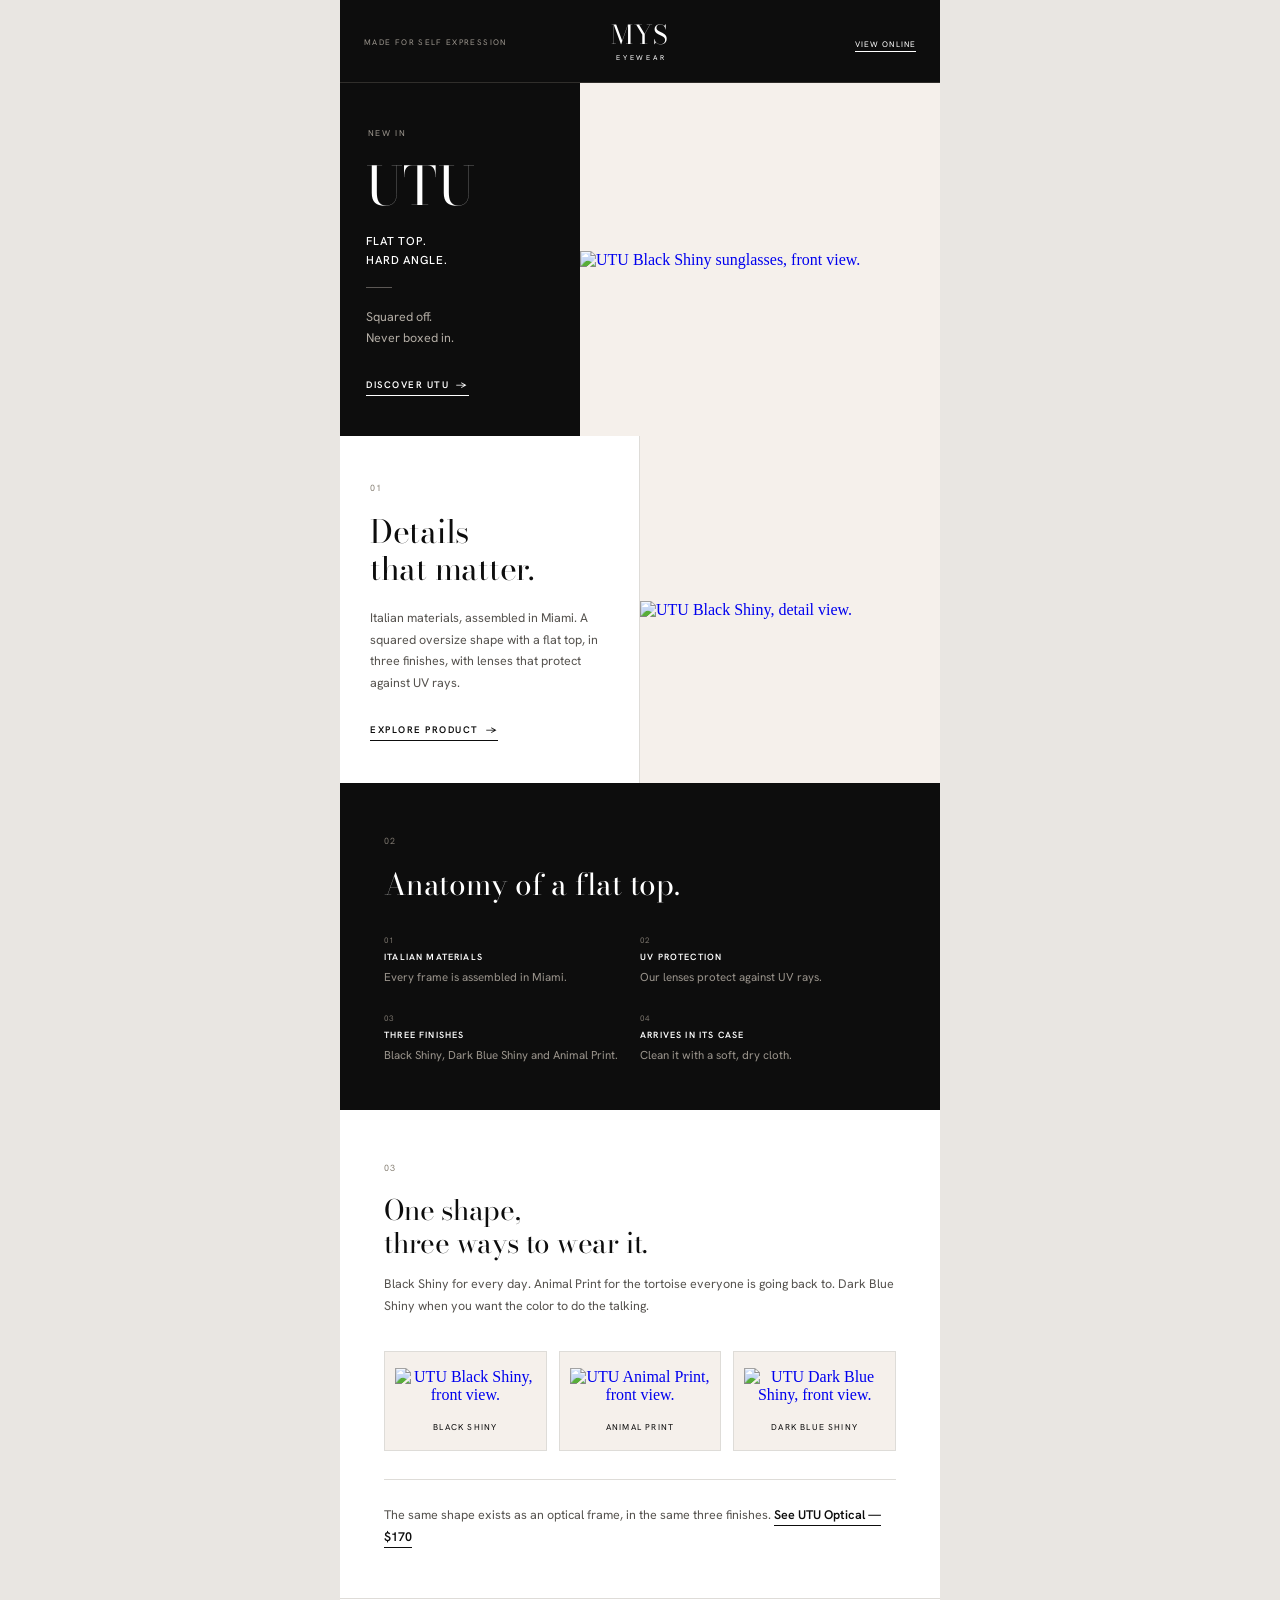
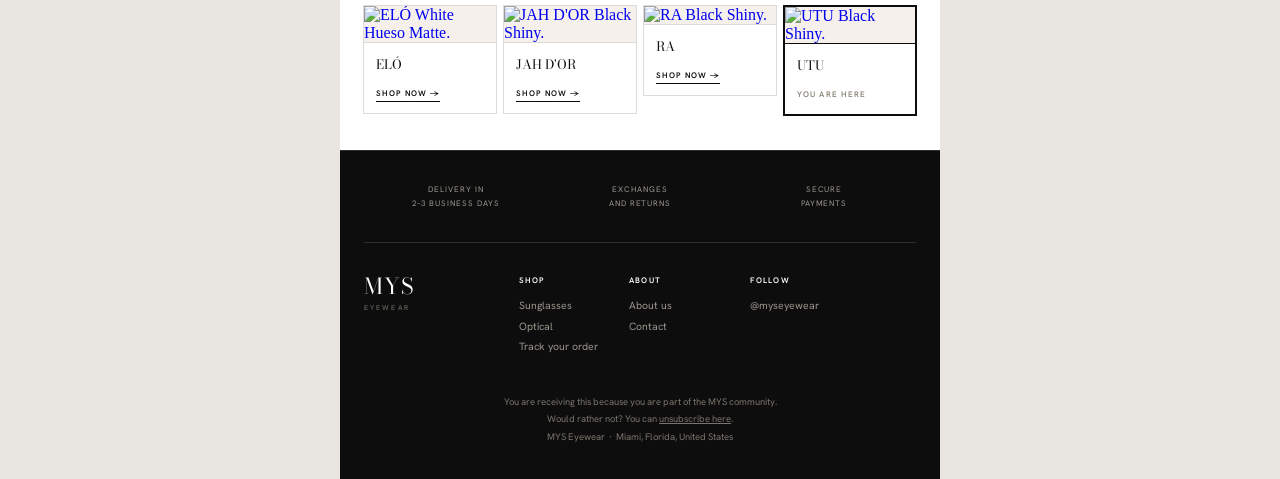
==== commit 0a1197b7: "Fix broken images in UTU and JAH D'OR emails Root cause: the shared email template inherited brand-c" ====
--- a/emails/4_UTU_launch.html
+++ b/emails/4_UTU_launch.html
@@ -22,6 +22,7 @@
     .px{padding:34px 28px!important}
     .utu{font-size:56px!important}
     .h{font-size:30px!important}
+    .half{display:block!important;width:100%!important;padding:0 0 22px!important}
     .card{width:50%!important}
     .fcol{display:block!important;width:100%!important;padding:0 0 24px!important}
   }
@@ -35,21 +36,21 @@
 <table role="presentation" class="wrap" width="600" cellpadding="0" cellspacing="0" border="0" style="width:600px;max-width:600px;background:#FFFFFF;">
 
   <!-- ── masthead · black ─────────────────────────────────── -->
-  <tr><td bgcolor="#0D0D0D" style="padding:20px 24px 18px;background:#0D0D0D;border-bottom:1px solid #302E2B;">
+  <tr><td bgcolor="#0D0D0D" style="padding:22px 24px 20px;background:#0D0D0D;border-bottom:1px solid #302E2B;">
     <table role="presentation" width="100%" cellpadding="0" cellspacing="0" border="0"><tr>
       <td width="33%" align="left" valign="middle" style="font-family:'Hanken Grotesk','Helvetica Neue',Helvetica,Arial,sans-serif;font-size:8px;letter-spacing:.17em;color:#9A948C;text-transform:uppercase;">Made for self expression</td>
       <td width="34%" align="center" valign="middle">
-        <img src="https://cdn.shopify.com/s/files/1/0605/9596/1994/files/logo_white.png" width="62" alt="MYS" style="width:62px;height:auto;margin:0 auto 5px;">
-        <div style="font-family:'Hanken Grotesk','Helvetica Neue',Helvetica,Arial,sans-serif;font-size:7px;letter-spacing:.42em;text-indent:.42em;color:#FFFFFF;text-transform:uppercase;">Eyewear</div>
+        <div style="font-family:'Bodoni 72','Bodoni Moda',Didot,'Bodoni MT',Georgia,serif;font-size:26px;line-height:1;letter-spacing:.04em;color:#FFFFFF;">MYS</div>
+        <div style="font-family:'Hanken Grotesk','Helvetica Neue',Helvetica,Arial,sans-serif;font-size:7px;letter-spacing:.42em;text-indent:.42em;color:#FFFFFF;text-transform:uppercase;padding-top:5px;">Eyewear</div>
       </td>
       <td width="33%" align="right" valign="middle"><a href="https://myseyewear.com/collections/utu-1" style="font-family:'Hanken Grotesk','Helvetica Neue',Helvetica,Arial,sans-serif;font-size:8px;letter-spacing:.14em;color:#FFFFFF;text-transform:uppercase;text-decoration:none;border-bottom:1px solid #FFFFFF;padding-bottom:2px;">View online</a></td>
     </tr></table>
   </td></tr>
 
-  <!-- ── hero · black panel + product photograph ─────────── -->
+  <!-- ── hero · black text panel + product photo on white ─── -->
   <tr><td style="padding:0;">
     <table role="presentation" width="100%" cellpadding="0" cellspacing="0" border="0"><tr>
-      <td class="stack px" width="240" valign="middle" bgcolor="#0D0D0D" style="width:240px;background:#0D0D0D;padding:42px 26px;">
+      <td class="stack px" width="240" valign="middle" bgcolor="#0D0D0D" style="width:240px;background:#0D0D0D;padding:44px 26px;">
         <p style="margin:0 0 22px;font-family:'Hanken Grotesk','Helvetica Neue',Helvetica,Arial,sans-serif;font-size:8.5px;letter-spacing:.2em;text-indent:.2em;color:#9A948C;text-transform:uppercase;">New in</p>
         <p class="utu" style="margin:0 0 20px;font-family:'Bodoni 72','Bodoni Moda',Didot,'Bodoni MT',Georgia,serif;font-size:53px;line-height:.96;letter-spacing:.008em;color:#FFFFFF;">UTU</p>
         <p style="margin:0 0 18px;font-family:'Hanken Grotesk','Helvetica Neue',Helvetica,Arial,sans-serif;font-size:11.5px;font-weight:500;line-height:1.62;letter-spacing:.075em;color:#FFFFFF;text-transform:uppercase;">Flat top.<br>Hard angle.</p>
@@ -57,8 +58,8 @@
         <p style="margin:0 0 26px;font-family:'Hanken Grotesk','Helvetica Neue',Helvetica,Arial,sans-serif;font-size:12.5px;line-height:1.68;color:#B3ADA5;">Squared off.<br>Never boxed in.</p>
         <a href="https://myseyewear.com/collections/utu-1" style="font-family:'Hanken Grotesk','Helvetica Neue',Helvetica,Arial,sans-serif;font-size:9.5px;font-weight:600;letter-spacing:.16em;color:#FFFFFF;text-transform:uppercase;text-decoration:none;border-bottom:1px solid #FFFFFF;padding-bottom:4px;">Discover UTU &nbsp;&rarr;</a>
       </td>
-      <td class="stack stack-img" width="360" valign="middle" style="width:360px;padding:0;">
-        <a href="https://myseyewear.com/products/utu-black-shiny" style="text-decoration:none;"><img src="https://cdn.shopify.com/s/files/1/0605/9596/1994/files/06_6062f28e-5253-4502-9da1-3921ee23774b.png?v=1708085647" width="360" alt="UTU Black Shiny sunglasses, front view." style="width:360px;max-width:360px;height:auto;display:block;background:#0D0D0D;"></a>
+      <td class="stack stack-img" width="360" valign="middle" bgcolor="#F5F0EB" style="width:360px;padding:0;background:#F5F0EB;">
+        <a href="https://myseyewear.com/products/utu-black-shiny" style="text-decoration:none;"><img src="https://cdn.shopify.com/s/files/1/0605/9596/1994/files/06_6062f28e-5253-4502-9da1-3921ee23774b.png?v=1708085647" width="360" alt="UTU Black Shiny sunglasses, front view." style="width:360px;max-width:360px;height:auto;display:block;background:#F5F0EB;"></a>
       </td>
     </tr></table>
   </td></tr>
@@ -72,53 +73,42 @@
         <p style="margin:0 0 26px;font-family:'Hanken Grotesk','Helvetica Neue',Helvetica,Arial,sans-serif;font-size:12.5px;line-height:1.72;color:#55524E;">Italian materials, assembled in Miami. A squared oversize shape with a flat top, in three finishes, with lenses that protect against UV rays.</p>
         <a href="https://myseyewear.com/products/utu-black-shiny" style="font-family:'Hanken Grotesk','Helvetica Neue',Helvetica,Arial,sans-serif;font-size:9.5px;font-weight:600;letter-spacing:.16em;color:#0D0D0D;text-transform:uppercase;text-decoration:none;border-bottom:1px solid #0D0D0D;padding-bottom:4px;">Explore product &nbsp;&rarr;</a>
       </td>
-      <td class="stack stack-img" width="300" valign="middle" bgcolor="#FFFFFF" style="width:300px;padding:0;background:#FFFFFF;border-left:1px solid #DEDCD8;">
-        <a href="https://myseyewear.com/products/utu-black-shiny" style="text-decoration:none;"><img src="https://cdn.shopify.com/s/files/1/0605/9596/1994/files/04_0226a5d4-d8b3-4473-88b7-c51f8e0a10d1.png?v=1708085647" width="300" alt="UTU Black Shiny, detail view." style="width:300px;max-width:300px;height:auto;display:block;background:#FFFFFF;"></a>
-      </td>
-    </tr></table>
-  </td></tr>
-
-  <!-- ── 02 · anatomy · full black band ──────────────────── -->
-  <tr><td style="padding:0;">
-    <table role="presentation" width="100%" cellpadding="0" cellspacing="0" border="0"><tr>
-      <td class="stack px" width="240" valign="top" bgcolor="#0D0D0D" style="width:240px;background:#0D0D0D;padding:46px 26px;">
-        <p style="margin:0 0 20px;font-family:'Hanken Grotesk','Helvetica Neue',Helvetica,Arial,sans-serif;font-size:9px;letter-spacing:.16em;color:#7A746C;">02</p>
-        <p class="h" style="margin:0 0 28px;font-family:'Bodoni 72','Bodoni Moda',Didot,Georgia,serif;font-size:29px;line-height:1.14;letter-spacing:-.008em;color:#FFFFFF;">Anatomy<br>of a flat<br>top.</p>
-        <table role="presentation" width="100%" cellpadding="0" cellspacing="0" border="0">
-          <tr>
-            <td width="26" valign="top" style="padding:0 0 17px;"><span style="font-family:'Hanken Grotesk','Helvetica Neue',Helvetica,Arial,sans-serif;font-size:8.5px;letter-spacing:.1em;color:#FFFFFF;border-bottom:1px solid #4A4744;padding-bottom:2px;">01</span></td>
-            <td valign="top" style="padding:0 0 17px 10px;">
-              <p style="margin:0 0 3px;font-family:'Hanken Grotesk','Helvetica Neue',Helvetica,Arial,sans-serif;font-size:8.5px;font-weight:600;letter-spacing:.13em;color:#FFFFFF;text-transform:uppercase;">Italian materials</p>
-              <p style="margin:0;font-family:'Hanken Grotesk','Helvetica Neue',Helvetica,Arial,sans-serif;font-size:11px;line-height:1.55;color:#9A948C;">Every frame is assembled in Miami.</p>
-            </td>
-          </tr>
-          <tr>
-            <td width="26" valign="top" style="padding:0 0 17px;"><span style="font-family:'Hanken Grotesk','Helvetica Neue',Helvetica,Arial,sans-serif;font-size:8.5px;letter-spacing:.1em;color:#FFFFFF;border-bottom:1px solid #4A4744;padding-bottom:2px;">02</span></td>
-            <td valign="top" style="padding:0 0 17px 10px;">
-              <p style="margin:0 0 3px;font-family:'Hanken Grotesk','Helvetica Neue',Helvetica,Arial,sans-serif;font-size:8.5px;font-weight:600;letter-spacing:.13em;color:#FFFFFF;text-transform:uppercase;">UV protection</p>
-              <p style="margin:0;font-family:'Hanken Grotesk','Helvetica Neue',Helvetica,Arial,sans-serif;font-size:11px;line-height:1.55;color:#9A948C;">Our lenses protect against UV rays.</p>
-            </td>
-          </tr>
-          <tr>
-            <td width="26" valign="top" style="padding:0 0 17px;"><span style="font-family:'Hanken Grotesk','Helvetica Neue',Helvetica,Arial,sans-serif;font-size:8.5px;letter-spacing:.1em;color:#FFFFFF;border-bottom:1px solid #4A4744;padding-bottom:2px;">03</span></td>
-            <td valign="top" style="padding:0 0 17px 10px;">
-              <p style="margin:0 0 3px;font-family:'Hanken Grotesk','Helvetica Neue',Helvetica,Arial,sans-serif;font-size:8.5px;font-weight:600;letter-spacing:.13em;color:#FFFFFF;text-transform:uppercase;">Three finishes</p>
-              <p style="margin:0;font-family:'Hanken Grotesk','Helvetica Neue',Helvetica,Arial,sans-serif;font-size:11px;line-height:1.55;color:#9A948C;">Black Shiny, Dark Blue Shiny and Animal Print.</p>
-            </td>
-          </tr>
-          <tr>
-            <td width="26" valign="top"><span style="font-family:'Hanken Grotesk','Helvetica Neue',Helvetica,Arial,sans-serif;font-size:8.5px;letter-spacing:.1em;color:#FFFFFF;border-bottom:1px solid #4A4744;padding-bottom:2px;">04</span></td>
-            <td valign="top" style="padding:0 0 0 10px;">
-              <p style="margin:0 0 3px;font-family:'Hanken Grotesk','Helvetica Neue',Helvetica,Arial,sans-serif;font-size:8.5px;font-weight:600;letter-spacing:.13em;color:#FFFFFF;text-transform:uppercase;">Arrives in its case</p>
-              <p style="margin:0;font-family:'Hanken Grotesk','Helvetica Neue',Helvetica,Arial,sans-serif;font-size:11px;line-height:1.55;color:#9A948C;">Clean it with a soft, dry cloth.</p>
-            </td>
-          </tr>
-        </table>
-      </td>
-      <td class="stack stack-img" width="360" valign="middle" bgcolor="#0D0D0D" style="width:360px;padding:0;background:#0D0D0D;">
-        <img src="https://cdn.shopify.com/s/files/1/0605/9596/1994/files/07_e961f552-ec0a-4133-a4c2-7555d72f1fee.png?v=1708085647" width="360" alt="UTU Black Shiny, side profile view." style="width:360px;max-width:360px;height:auto;display:block;background:#0D0D0D;">
-      </td>
-    </tr></table>
+      <td class="stack stack-img" width="300" valign="middle" bgcolor="#F5F0EB" style="width:300px;padding:0;background:#F5F0EB;border-left:1px solid #DEDCD8;">
+        <a href="https://myseyewear.com/products/utu-black-shiny" style="text-decoration:none;"><img src="https://cdn.shopify.com/s/files/1/0605/9596/1994/files/04_0226a5d4-d8b3-4473-88b7-c51f8e0a10d1.png?v=1708085647" width="300" alt="UTU Black Shiny, detail view." style="width:300px;max-width:300px;height:auto;display:block;background:#F5F0EB;"></a>
+      </td>
+    </tr></table>
+  </td></tr>
+
+  <!-- ── 02 · anatomy · full black band, text only ───────── -->
+  <tr><td class="px" bgcolor="#0D0D0D" style="padding:52px 44px 46px;background:#0D0D0D;">
+    <p style="margin:0 0 20px;font-family:'Hanken Grotesk','Helvetica Neue',Helvetica,Arial,sans-serif;font-size:9px;letter-spacing:.16em;color:#7A746C;">02</p>
+    <p class="h" style="margin:0 0 34px;font-family:'Bodoni 72','Bodoni Moda',Didot,Georgia,serif;font-size:30px;line-height:1.14;letter-spacing:-.008em;color:#FFFFFF;">Anatomy of a flat top.</p>
+    <table role="presentation" width="100%" cellpadding="0" cellspacing="0" border="0">
+      <tr>
+        <td class="half" width="50%" valign="top" style="padding:0 20px 26px 0;">
+          <p style="margin:0 0 6px;font-family:'Hanken Grotesk','Helvetica Neue',Helvetica,Arial,sans-serif;font-size:8px;letter-spacing:.1em;color:#7A746C;">01</p>
+          <p style="margin:0 0 5px;font-family:'Hanken Grotesk','Helvetica Neue',Helvetica,Arial,sans-serif;font-size:9px;font-weight:600;letter-spacing:.13em;color:#FFFFFF;text-transform:uppercase;">Italian materials</p>
+          <p style="margin:0;font-family:'Hanken Grotesk','Helvetica Neue',Helvetica,Arial,sans-serif;font-size:11.5px;line-height:1.6;color:#9A948C;">Every frame is assembled in Miami.</p>
+        </td>
+        <td class="half" width="50%" valign="top" style="padding:0 0 26px 0;">
+          <p style="margin:0 0 6px;font-family:'Hanken Grotesk','Helvetica Neue',Helvetica,Arial,sans-serif;font-size:8px;letter-spacing:.1em;color:#7A746C;">02</p>
+          <p style="margin:0 0 5px;font-family:'Hanken Grotesk','Helvetica Neue',Helvetica,Arial,sans-serif;font-size:9px;font-weight:600;letter-spacing:.13em;color:#FFFFFF;text-transform:uppercase;">UV protection</p>
+          <p style="margin:0;font-family:'Hanken Grotesk','Helvetica Neue',Helvetica,Arial,sans-serif;font-size:11.5px;line-height:1.6;color:#9A948C;">Our lenses protect against UV rays.</p>
+        </td>
+      </tr>
+      <tr>
+        <td class="half" width="50%" valign="top" style="padding:0 20px 0 0;">
+          <p style="margin:0 0 6px;font-family:'Hanken Grotesk','Helvetica Neue',Helvetica,Arial,sans-serif;font-size:8px;letter-spacing:.1em;color:#7A746C;">03</p>
+          <p style="margin:0 0 5px;font-family:'Hanken Grotesk','Helvetica Neue',Helvetica,Arial,sans-serif;font-size:9px;font-weight:600;letter-spacing:.13em;color:#FFFFFF;text-transform:uppercase;">Three finishes</p>
+          <p style="margin:0;font-family:'Hanken Grotesk','Helvetica Neue',Helvetica,Arial,sans-serif;font-size:11.5px;line-height:1.6;color:#9A948C;">Black Shiny, Dark Blue Shiny and Animal Print.</p>
+        </td>
+        <td class="half" width="50%" valign="top" style="padding:0;">
+          <p style="margin:0 0 6px;font-family:'Hanken Grotesk','Helvetica Neue',Helvetica,Arial,sans-serif;font-size:8px;letter-spacing:.1em;color:#7A746C;">04</p>
+          <p style="margin:0 0 5px;font-family:'Hanken Grotesk','Helvetica Neue',Helvetica,Arial,sans-serif;font-size:9px;font-weight:600;letter-spacing:.13em;color:#FFFFFF;text-transform:uppercase;">Arrives in its case</p>
+          <p style="margin:0;font-family:'Hanken Grotesk','Helvetica Neue',Helvetica,Arial,sans-serif;font-size:11.5px;line-height:1.6;color:#9A948C;">Clean it with a soft, dry cloth.</p>
+        </td>
+      </tr>
+    </table>
   </td></tr>
 
   <!-- ── 03 · one shape, three ways · white ───────────────── -->
@@ -127,29 +117,29 @@
     <p class="h" style="margin:0 0 14px;font-family:'Bodoni 72','Bodoni Moda',Didot,Georgia,serif;font-size:28px;line-height:1.16;letter-spacing:-.008em;color:#0D0D0D;">One shape,<br>three ways to wear it.</p>
     <p style="margin:0;font-family:'Hanken Grotesk','Helvetica Neue',Helvetica,Arial,sans-serif;font-size:12.5px;line-height:1.76;color:#55524E;">Black Shiny for every day. Animal Print for the tortoise everyone is going back to. Dark Blue Shiny when you want the color to do the talking.</p>
   </td></tr>
-  <tr><td bgcolor="#FFFFFF" style="padding:6px 38px 0;background:#FFFFFF;">
+  <tr><td bgcolor="#FFFFFF" style="padding:8px 38px 0;background:#FFFFFF;">
     <table role="presentation" width="100%" cellpadding="0" cellspacing="0" border="0"><tr>
       <td width="33.33%" valign="top" style="padding:0 6px;">
-        <table role="presentation" width="100%" cellpadding="0" cellspacing="0" border="0" style="border:1px solid #DEDCD8;"><tr><td align="center" style="padding:14px 10px;">
-          <a href="https://myseyewear.com/products/utu-black-shiny" style="text-decoration:none;"><img src="https://cdn.shopify.com/s/files/1/0605/9596/1994/files/06_6062f28e-5253-4502-9da1-3921ee23774b.png?v=1708085647" width="140" alt="UTU Black Shiny, front view." style="width:100%;max-width:140px;height:auto;display:block;margin:0 auto 10px;background:#FFFFFF;"></a>
+        <table role="presentation" width="100%" cellpadding="0" cellspacing="0" border="0" style="border:1px solid #DEDCD8;"><tr><td align="center" bgcolor="#F5F0EB" style="padding:16px 10px;background:#F5F0EB;">
+          <a href="https://myseyewear.com/products/utu-black-shiny" style="text-decoration:none;"><img src="https://cdn.shopify.com/s/files/1/0605/9596/1994/files/06_6062f28e-5253-4502-9da1-3921ee23774b.png?v=1708085647" width="150" alt="UTU Black Shiny, front view." style="width:100%;max-width:150px;height:auto;display:block;margin:0 auto 12px;"></a>
           <a href="https://myseyewear.com/products/utu-black-shiny" style="font-family:'Hanken Grotesk','Helvetica Neue',Helvetica,Arial,sans-serif;font-size:8.5px;letter-spacing:.14em;color:#0D0D0D;text-transform:uppercase;text-decoration:none;">Black Shiny</a>
         </td></tr></table>
       </td>
       <td width="33.33%" valign="top" style="padding:0 6px;">
-        <table role="presentation" width="100%" cellpadding="0" cellspacing="0" border="0" style="border:1px solid #DEDCD8;"><tr><td align="center" style="padding:14px 10px;">
-          <a href="https://myseyewear.com/products/utu-animal-print" style="text-decoration:none;"><img src="https://cdn.shopify.com/s/files/1/0605/9596/1994/files/01_96d01e17-280e-424f-a3de-ba21a5602204.png?v=1708081997" width="140" alt="UTU Animal Print, front view." style="width:100%;max-width:140px;height:auto;display:block;margin:0 auto 10px;background:#FFFFFF;"></a>
+        <table role="presentation" width="100%" cellpadding="0" cellspacing="0" border="0" style="border:1px solid #DEDCD8;"><tr><td align="center" bgcolor="#F5F0EB" style="padding:16px 10px;background:#F5F0EB;">
+          <a href="https://myseyewear.com/products/utu-animal-print" style="text-decoration:none;"><img src="https://cdn.shopify.com/s/files/1/0605/9596/1994/files/01_96d01e17-280e-424f-a3de-ba21a5602204.png?v=1708081997" width="150" alt="UTU Animal Print, front view." style="width:100%;max-width:150px;height:auto;display:block;margin:0 auto 12px;"></a>
           <a href="https://myseyewear.com/products/utu-animal-print" style="font-family:'Hanken Grotesk','Helvetica Neue',Helvetica,Arial,sans-serif;font-size:8.5px;letter-spacing:.14em;color:#0D0D0D;text-transform:uppercase;text-decoration:none;">Animal Print</a>
         </td></tr></table>
       </td>
       <td width="33.33%" valign="top" style="padding:0 6px;">
-        <table role="presentation" width="100%" cellpadding="0" cellspacing="0" border="0" style="border:1px solid #DEDCD8;"><tr><td align="center" style="padding:14px 10px;">
-          <a href="https://myseyewear.com/products/utu-blues-dark-shiny" style="text-decoration:none;"><img src="https://cdn.shopify.com/s/files/1/0605/9596/1994/files/09_72f8e566-b226-4cd4-a069-0475aeeed953.png?v=1708086196" width="140" alt="UTU Dark Blue Shiny, front view." style="width:100%;max-width:140px;height:auto;display:block;margin:0 auto 10px;background:#FFFFFF;"></a>
+        <table role="presentation" width="100%" cellpadding="0" cellspacing="0" border="0" style="border:1px solid #DEDCD8;"><tr><td align="center" bgcolor="#F5F0EB" style="padding:16px 10px;background:#F5F0EB;">
+          <a href="https://myseyewear.com/products/utu-blues-dark-shiny" style="text-decoration:none;"><img src="https://cdn.shopify.com/s/files/1/0605/9596/1994/files/09_72f8e566-b226-4cd4-a069-0475aeeed953.png?v=1708086196" width="150" alt="UTU Dark Blue Shiny, front view." style="width:100%;max-width:150px;height:auto;display:block;margin:0 auto 12px;"></a>
           <a href="https://myseyewear.com/products/utu-blues-dark-shiny" style="font-family:'Hanken Grotesk','Helvetica Neue',Helvetica,Arial,sans-serif;font-size:8.5px;letter-spacing:.14em;color:#0D0D0D;text-transform:uppercase;text-decoration:none;">Dark Blue Shiny</a>
         </td></tr></table>
       </td>
     </tr></table>
   </td></tr>
-  <tr><td class="px" bgcolor="#FFFFFF" style="padding:26px 44px 50px;background:#FFFFFF;">
+  <tr><td class="px" bgcolor="#FFFFFF" style="padding:28px 44px 50px;background:#FFFFFF;">
     <table role="presentation" width="100%" cellpadding="0" cellspacing="0" border="0" style="border-top:1px solid #DEDCD8;"><tr><td style="padding:24px 0 0;">
       <p style="margin:0;font-family:'Hanken Grotesk','Helvetica Neue',Helvetica,Arial,sans-serif;font-size:12.5px;line-height:1.76;color:#55524E;">The same shape exists as an optical frame, in the same three finishes. <a href="https://myseyewear.com/collections/utu" style="color:#0D0D0D;text-decoration:none;border-bottom:1px solid #0D0D0D;padding-bottom:2px;font-weight:600;">See UTU Optical &mdash; $170</a></p>
     </td></tr></table>
@@ -160,7 +150,7 @@
     <table role="presentation" width="100%" cellpadding="0" cellspacing="0" border="0"><tr>
       <td class="card" width="25%" valign="top" style="padding:0 3px;">
         <table role="presentation" width="100%" cellpadding="0" cellspacing="0" border="0" style="border:1px solid #DEDCD8;"><tr><td style="padding:0;">
-          <a href="https://myseyewear.com/collections/elo-1" style="text-decoration:none;"><img src="https://cdn.shopify.com/s/files/1/0605/9596/1994/files/g_elo.jpg" width="132" alt="ELÓ" style="width:100%;max-width:132px;height:auto;display:block;"></a>
+          <a href="https://myseyewear.com/collections/elo-1" style="text-decoration:none;"><img src="https://cdn.shopify.com/s/files/1/0605/9596/1994/files/GAFAS26.png?v=1707340972" width="132" alt="ELÓ White Hueso Matte." style="width:100%;max-width:132px;height:auto;display:block;background:#F5F0EB;"></a>
           <div style="padding:11px 12px 13px;border-top:1px solid #DEDCD8;">
             <p style="margin:0 0 8px;font-family:'Bodoni 72','Bodoni Moda',Didot,Georgia,serif;font-size:13px;color:#0D0D0D;">ELÓ</p>
             <a href="https://myseyewear.com/collections/elo-1" style="font-family:'Hanken Grotesk','Helvetica Neue',Helvetica,Arial,sans-serif;font-size:8px;font-weight:600;letter-spacing:.14em;color:#0D0D0D;text-transform:uppercase;text-decoration:none;border-bottom:1px solid #0D0D0D;padding-bottom:3px;">Shop now &rarr;</a>
@@ -169,7 +159,7 @@
       </td>
       <td class="card" width="25%" valign="top" style="padding:0 3px;">
         <table role="presentation" width="100%" cellpadding="0" cellspacing="0" border="0" style="border:1px solid #DEDCD8;"><tr><td style="padding:0;">
-          <a href="https://myseyewear.com/collections/jah-dor" style="text-decoration:none;"><img src="https://cdn.shopify.com/s/files/1/0605/9596/1994/files/g_jahdor.jpg" width="132" alt="JAH D'OR" style="width:100%;max-width:132px;height:auto;display:block;"></a>
+          <a href="https://myseyewear.com/collections/jah-dor" style="text-decoration:none;"><img src="https://cdn.shopify.com/s/files/1/0605/9596/1994/files/05.png?v=1708030215" width="132" alt="JAH D'OR Black Shiny." style="width:100%;max-width:132px;height:auto;display:block;background:#F5F0EB;"></a>
           <div style="padding:11px 12px 13px;border-top:1px solid #DEDCD8;">
             <p style="margin:0 0 8px;font-family:'Bodoni 72','Bodoni Moda',Didot,Georgia,serif;font-size:13px;color:#0D0D0D;">JAH D'OR</p>
             <a href="https://myseyewear.com/collections/jah-dor" style="font-family:'Hanken Grotesk','Helvetica Neue',Helvetica,Arial,sans-serif;font-size:8px;font-weight:600;letter-spacing:.14em;color:#0D0D0D;text-transform:uppercase;text-decoration:none;border-bottom:1px solid #0D0D0D;padding-bottom:3px;">Shop now &rarr;</a>
@@ -178,7 +168,7 @@
       </td>
       <td class="card" width="25%" valign="top" style="padding:0 3px;">
         <table role="presentation" width="100%" cellpadding="0" cellspacing="0" border="0" style="border:1px solid #DEDCD8;"><tr><td style="padding:0;">
-          <a href="https://myseyewear.com/collections/ra-1" style="text-decoration:none;"><img src="https://cdn.shopify.com/s/files/1/0605/9596/1994/files/g_ra.jpg" width="132" alt="RA" style="width:100%;max-width:132px;height:auto;display:block;"></a>
+          <a href="https://myseyewear.com/collections/ra-1" style="text-decoration:none;"><img src="https://cdn.shopify.com/s/files/1/0605/9596/1994/files/05_c841b73b-3f50-401f-8c64-55f61ed6d693.png?v=1708081260" width="132" alt="RA Black Shiny." style="width:100%;max-width:132px;height:auto;display:block;background:#F5F0EB;"></a>
           <div style="padding:11px 12px 13px;border-top:1px solid #DEDCD8;">
             <p style="margin:0 0 8px;font-family:'Bodoni 72','Bodoni Moda',Didot,Georgia,serif;font-size:13px;color:#0D0D0D;">RA</p>
             <a href="https://myseyewear.com/collections/ra-1" style="font-family:'Hanken Grotesk','Helvetica Neue',Helvetica,Arial,sans-serif;font-size:8px;font-weight:600;letter-spacing:.14em;color:#0D0D0D;text-transform:uppercase;text-decoration:none;border-bottom:1px solid #0D0D0D;padding-bottom:3px;">Shop now &rarr;</a>
@@ -186,38 +176,23 @@
         </td></tr></table>
       </td>
       <td class="card" width="25%" valign="top" style="padding:0 3px;">
-        <table role="presentation" width="100%" cellpadding="0" cellspacing="0" border="0" style="border:1px solid #DEDCD8;background:#F5F0EB;"><tr><td style="padding:0;">
-          <a href="https://myseyewear.com/collections/utu-1" style="text-decoration:none;"><img src="https://cdn.shopify.com/s/files/1/0605/9596/1994/files/g_utu.jpg" width="132" alt="UTU" style="width:100%;max-width:132px;height:auto;display:block;"></a>
-          <div style="padding:11px 12px 13px;border-top:1px solid #DEDCD8;">
+        <table role="presentation" width="100%" cellpadding="0" cellspacing="0" border="0" style="border:2px solid #0D0D0D;"><tr><td style="padding:0;">
+          <a href="https://myseyewear.com/collections/utu-1" style="text-decoration:none;"><img src="https://cdn.shopify.com/s/files/1/0605/9596/1994/files/06_6062f28e-5253-4502-9da1-3921ee23774b.png?v=1708085647" width="132" alt="UTU Black Shiny." style="width:100%;max-width:132px;height:auto;display:block;background:#F5F0EB;"></a>
+          <div style="padding:11px 12px 13px;border-top:1px solid #0D0D0D;">
             <p style="margin:0 0 8px;font-family:'Bodoni 72','Bodoni Moda',Didot,Georgia,serif;font-size:13px;color:#0D0D0D;">UTU</p>
-            <a href="https://myseyewear.com/collections/utu-1" style="font-family:'Hanken Grotesk','Helvetica Neue',Helvetica,Arial,sans-serif;font-size:8px;font-weight:600;letter-spacing:.14em;color:#0D0D0D;text-transform:uppercase;text-decoration:none;border-bottom:1px solid #0D0D0D;padding-bottom:3px;">Shop now &rarr;</a>
-          </div>
-        </td></tr></table>
-      </td>
-    </tr></table>
-  </td></tr>
-
-  <!-- ── service · black ─────────────────────────────────── -->
-  <tr><td bgcolor="#0D0D0D" style="padding:24px;background:#0D0D0D;">
-    <table role="presentation" width="100%" cellpadding="0" cellspacing="0" border="0"><tr>
-      <td width="33.33%" valign="middle" style="padding:6px 8px;">
-        <table role="presentation" cellpadding="0" cellspacing="0" border="0"><tr>
-          <td valign="middle" style="padding-right:9px;"><img src="https://cdn.shopify.com/s/files/1/0605/9596/1994/files/i_ship_l.png" width="20" alt="" style="width:20px;height:20px;"></td>
-          <td valign="middle" style="font-family:'Hanken Grotesk','Helvetica Neue',Helvetica,Arial,sans-serif;font-size:8px;line-height:1.6;letter-spacing:.12em;color:#9A948C;text-transform:uppercase;">Estimated delivery<br>in 2&ndash;3 business days</td>
-        </tr></table>
-      </td>
-      <td width="33.33%" valign="middle" style="padding:6px 8px;">
-        <table role="presentation" cellpadding="0" cellspacing="0" border="0"><tr>
-          <td valign="middle" style="padding-right:9px;"><img src="https://cdn.shopify.com/s/files/1/0605/9596/1994/files/i_return_l.png" width="20" alt="" style="width:20px;height:20px;"></td>
-          <td valign="middle" style="font-family:'Hanken Grotesk','Helvetica Neue',Helvetica,Arial,sans-serif;font-size:8px;line-height:1.6;letter-spacing:.12em;color:#9A948C;text-transform:uppercase;"><a href="https://myseyewear.com/policies/refund-policy" style="color:#9A948C;text-decoration:none;">Exchanges and<br>returns</a></td>
-        </tr></table>
-      </td>
-      <td width="33.33%" valign="middle" style="padding:6px 8px;">
-        <table role="presentation" cellpadding="0" cellspacing="0" border="0"><tr>
-          <td valign="middle" style="padding-right:9px;"><img src="https://cdn.shopify.com/s/files/1/0605/9596/1994/files/i_lock_l.png" width="20" alt="" style="width:20px;height:20px;"></td>
-          <td valign="middle" style="font-family:'Hanken Grotesk','Helvetica Neue',Helvetica,Arial,sans-serif;font-size:8px;line-height:1.6;letter-spacing:.12em;color:#9A948C;text-transform:uppercase;">Secure<br>payments</td>
-        </tr></table>
-      </td>
+            <span style="font-family:'Hanken Grotesk','Helvetica Neue',Helvetica,Arial,sans-serif;font-size:8px;font-weight:600;letter-spacing:.14em;color:#8A8378;text-transform:uppercase;">You are here</span>
+          </div>
+        </td></tr></table>
+      </td>
+    </tr></table>
+  </td></tr>
+
+  <!-- ── service · black · text only ─────────────────────── -->
+  <tr><td bgcolor="#0D0D0D" style="padding:26px 24px;background:#0D0D0D;border-top:1px solid #302E2B;">
+    <table role="presentation" width="100%" cellpadding="0" cellspacing="0" border="0"><tr>
+      <td width="33.33%" align="center" valign="middle" style="padding:6px 8px;font-family:'Hanken Grotesk','Helvetica Neue',Helvetica,Arial,sans-serif;font-size:8px;line-height:1.7;letter-spacing:.12em;color:#9A948C;text-transform:uppercase;">Delivery in<br>2&ndash;3 business days</td>
+      <td width="33.33%" align="center" valign="middle" style="padding:6px 8px;font-family:'Hanken Grotesk','Helvetica Neue',Helvetica,Arial,sans-serif;font-size:8px;line-height:1.7;letter-spacing:.12em;color:#9A948C;text-transform:uppercase;"><a href="https://myseyewear.com/policies/refund-policy" style="color:#9A948C;text-decoration:none;">Exchanges<br>and returns</a></td>
+      <td width="33.33%" align="center" valign="middle" style="padding:6px 8px;font-family:'Hanken Grotesk','Helvetica Neue',Helvetica,Arial,sans-serif;font-size:8px;line-height:1.7;letter-spacing:.12em;color:#9A948C;text-transform:uppercase;">Secure<br>payments</td>
     </tr></table>
   </td></tr>
 
@@ -225,10 +200,11 @@
   <tr><td bgcolor="#0D0D0D" style="padding:0 24px;background:#0D0D0D;"><table role="presentation" width="100%" cellpadding="0" cellspacing="0" border="0"><tr><td height="1" style="height:1px;line-height:1px;font-size:0;background:#302E2B;">&nbsp;</td></tr></table></td></tr>
   <tr><td bgcolor="#0D0D0D" style="padding:32px 24px 24px;background:#0D0D0D;">
     <table role="presentation" width="100%" cellpadding="0" cellspacing="0" border="0"><tr>
-      <td class="fcol" width="26%" valign="top" style="padding-right:14px;">
-        <img src="https://cdn.shopify.com/s/files/1/0605/9596/1994/files/logo_white.png" width="52" alt="MYS" style="width:52px;height:auto;">
-      </td>
-      <td class="fcol" width="21%" valign="top" style="padding-right:12px;">
+      <td class="fcol" width="28%" valign="top" style="padding-right:14px;">
+        <div style="font-family:'Bodoni 72','Bodoni Moda',Didot,Georgia,serif;font-size:22px;line-height:1;letter-spacing:.04em;color:#FFFFFF;">MYS</div>
+        <div style="font-family:'Hanken Grotesk','Helvetica Neue',Helvetica,Arial,sans-serif;font-size:7px;letter-spacing:.3em;color:#7A746C;text-transform:uppercase;padding-top:6px;">Eyewear</div>
+      </td>
+      <td class="fcol" width="20%" valign="top" style="padding-right:12px;">
         <p style="margin:0 0 10px;font-family:'Hanken Grotesk','Helvetica Neue',Helvetica,Arial,sans-serif;font-size:8px;font-weight:600;letter-spacing:.16em;color:#FFFFFF;text-transform:uppercase;">Shop</p>
         <p style="margin:0;font-family:'Hanken Grotesk','Helvetica Neue',Helvetica,Arial,sans-serif;font-size:10.5px;line-height:1.95;color:#9A948C;">
           <a href="https://myseyewear.com/pages/sunglasses-collection" style="color:#9A948C;text-decoration:none;">Sunglasses</a><br>
@@ -236,28 +212,22 @@
           <a href="https://myseyewear.com/pages/track-your-order" style="color:#9A948C;text-decoration:none;">Track your order</a>
         </p>
       </td>
-      <td class="fcol" width="23%" valign="top" style="padding-right:12px;">
+      <td class="fcol" width="22%" valign="top" style="padding-right:12px;">
         <p style="margin:0 0 10px;font-family:'Hanken Grotesk','Helvetica Neue',Helvetica,Arial,sans-serif;font-size:8px;font-weight:600;letter-spacing:.16em;color:#FFFFFF;text-transform:uppercase;">About</p>
         <p style="margin:0;font-family:'Hanken Grotesk','Helvetica Neue',Helvetica,Arial,sans-serif;font-size:10.5px;line-height:1.95;color:#9A948C;">
           <a href="https://myseyewear.com/pages/about-mys" style="color:#9A948C;text-decoration:none;">About us</a><br>
-          <a href="https://myseyewear.com/pages/mys-ambassador-program" style="color:#9A948C;text-decoration:none;">Ambassador</a><br>
           <a href="https://myseyewear.com/pages/contact" style="color:#9A948C;text-decoration:none;">Contact</a>
         </p>
       </td>
-      <td class="fcol" width="18%" valign="top" style="padding-right:12px;">
-        <p style="margin:0 0 10px;font-family:'Hanken Grotesk','Helvetica Neue',Helvetica,Arial,sans-serif;font-size:8px;font-weight:600;letter-spacing:.16em;color:#FFFFFF;text-transform:uppercase;">Help</p>
+      <td class="fcol" width="30%" valign="top">
+        <p style="margin:0 0 10px;font-family:'Hanken Grotesk','Helvetica Neue',Helvetica,Arial,sans-serif;font-size:8px;font-weight:600;letter-spacing:.16em;color:#FFFFFF;text-transform:uppercase;">Follow</p>
         <p style="margin:0;font-family:'Hanken Grotesk','Helvetica Neue',Helvetica,Arial,sans-serif;font-size:10.5px;line-height:1.95;color:#9A948C;">
-          <a href="https://myseyewear.com/policies/shipping-policy" style="color:#9A948C;text-decoration:none;">Shipping</a><br>
-          <a href="https://myseyewear.com/policies/refund-policy" style="color:#9A948C;text-decoration:none;">Returns</a><br>
-          <a href="https://myseyewear.com/policies/privacy-policy" style="color:#9A948C;text-decoration:none;">Privacy</a>
+          <a href="https://www.instagram.com/myseyewear/" style="color:#9A948C;text-decoration:none;">@myseyewear</a>
         </p>
       </td>
-      <td class="fcol" width="12%" align="right" valign="top">
-        <a href="https://www.instagram.com/myseyewear/" style="text-decoration:none;"><img src="https://cdn.shopify.com/s/files/1/0605/9596/1994/files/i_ig_l.png" width="19" alt="Instagram" style="width:19px;height:19px;"></a>
-      </td>
-    </tr></table>
-  </td></tr>
-  <tr><td align="center" bgcolor="#0D0D0D" style="padding:6px 34px 34px;background:#0D0D0D;">
+    </tr></table>
+  </td></tr>
+  <tr><td align="center" bgcolor="#0D0D0D" style="padding:12px 34px 34px;background:#0D0D0D;">
     <p style="margin:0;font-family:'Hanken Grotesk','Helvetica Neue',Helvetica,Arial,sans-serif;font-size:9.5px;line-height:1.85;color:#7A746C;">
       You are receiving this because you are part of the MYS community.<br>
       Would rather not? You can <a href="{% unsubscribe %}" style="color:#7A746C;text-decoration:underline;">unsubscribe here</a>.<br>
